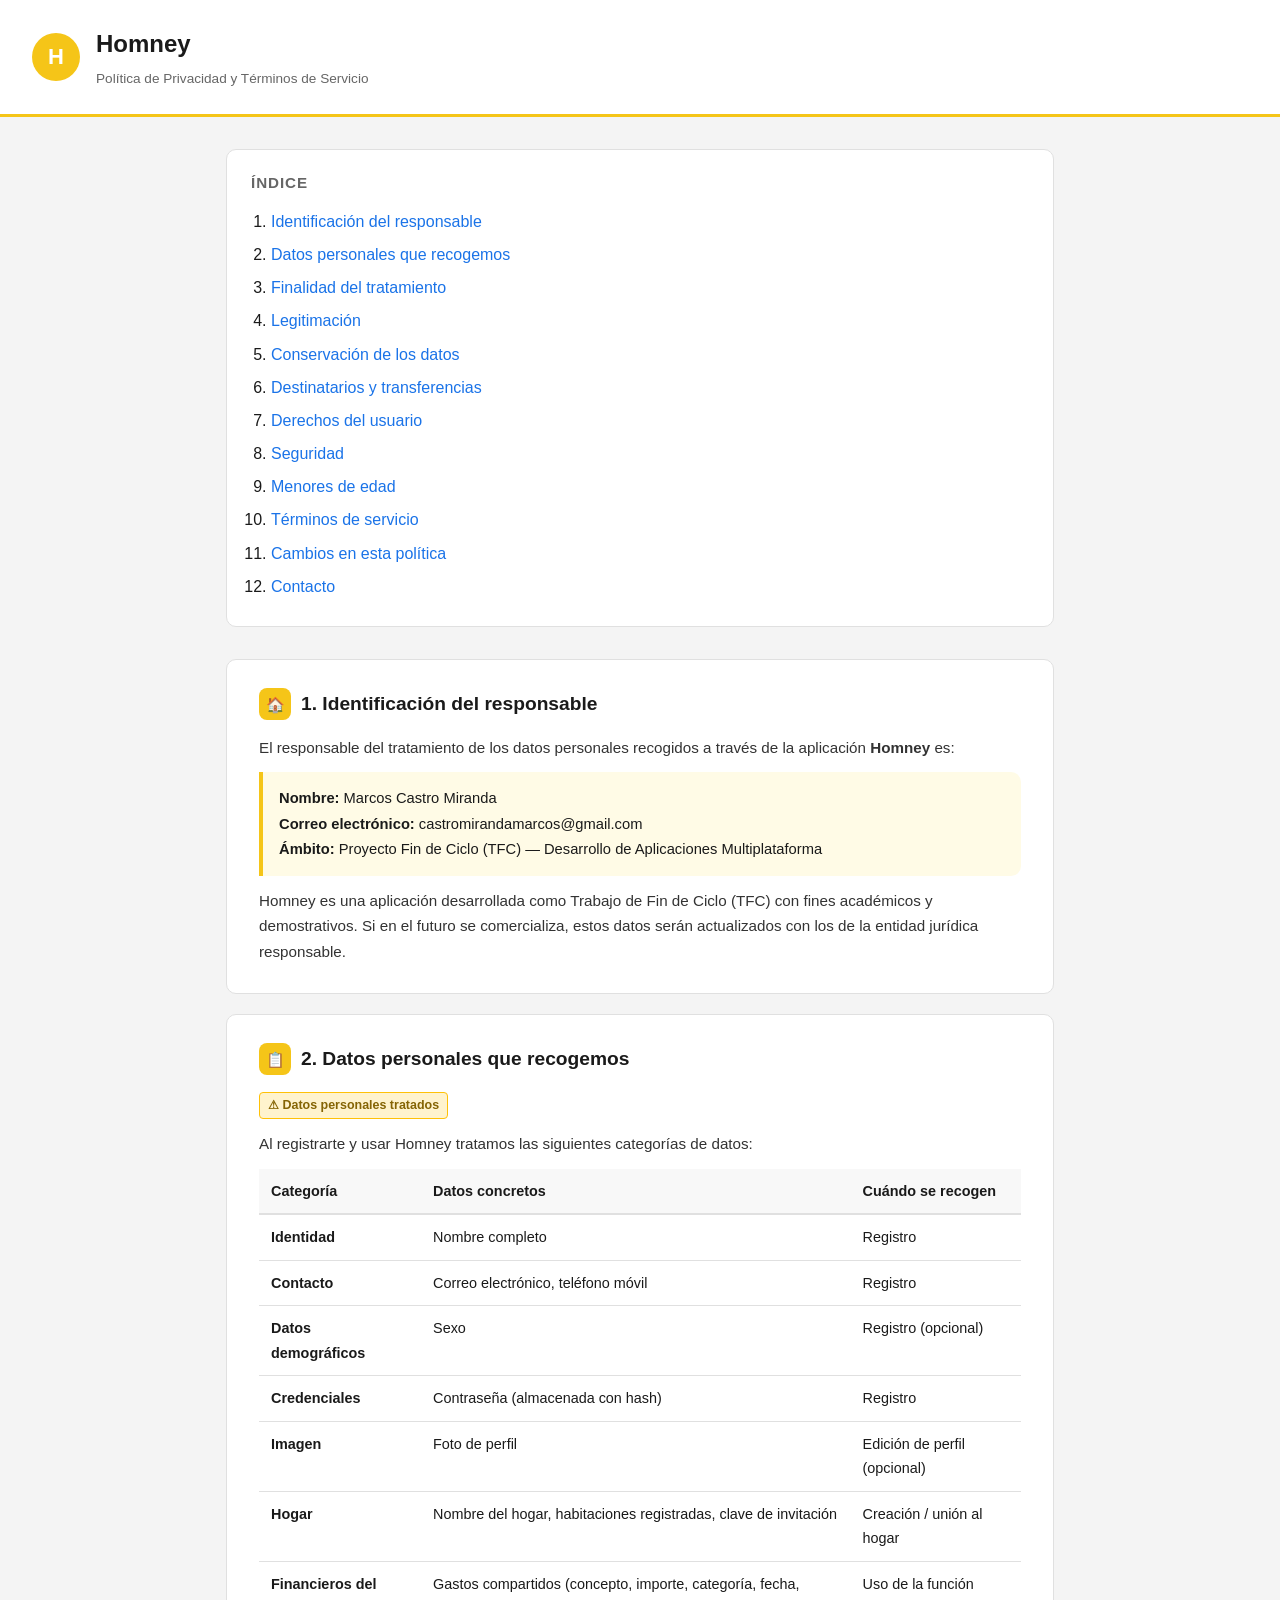
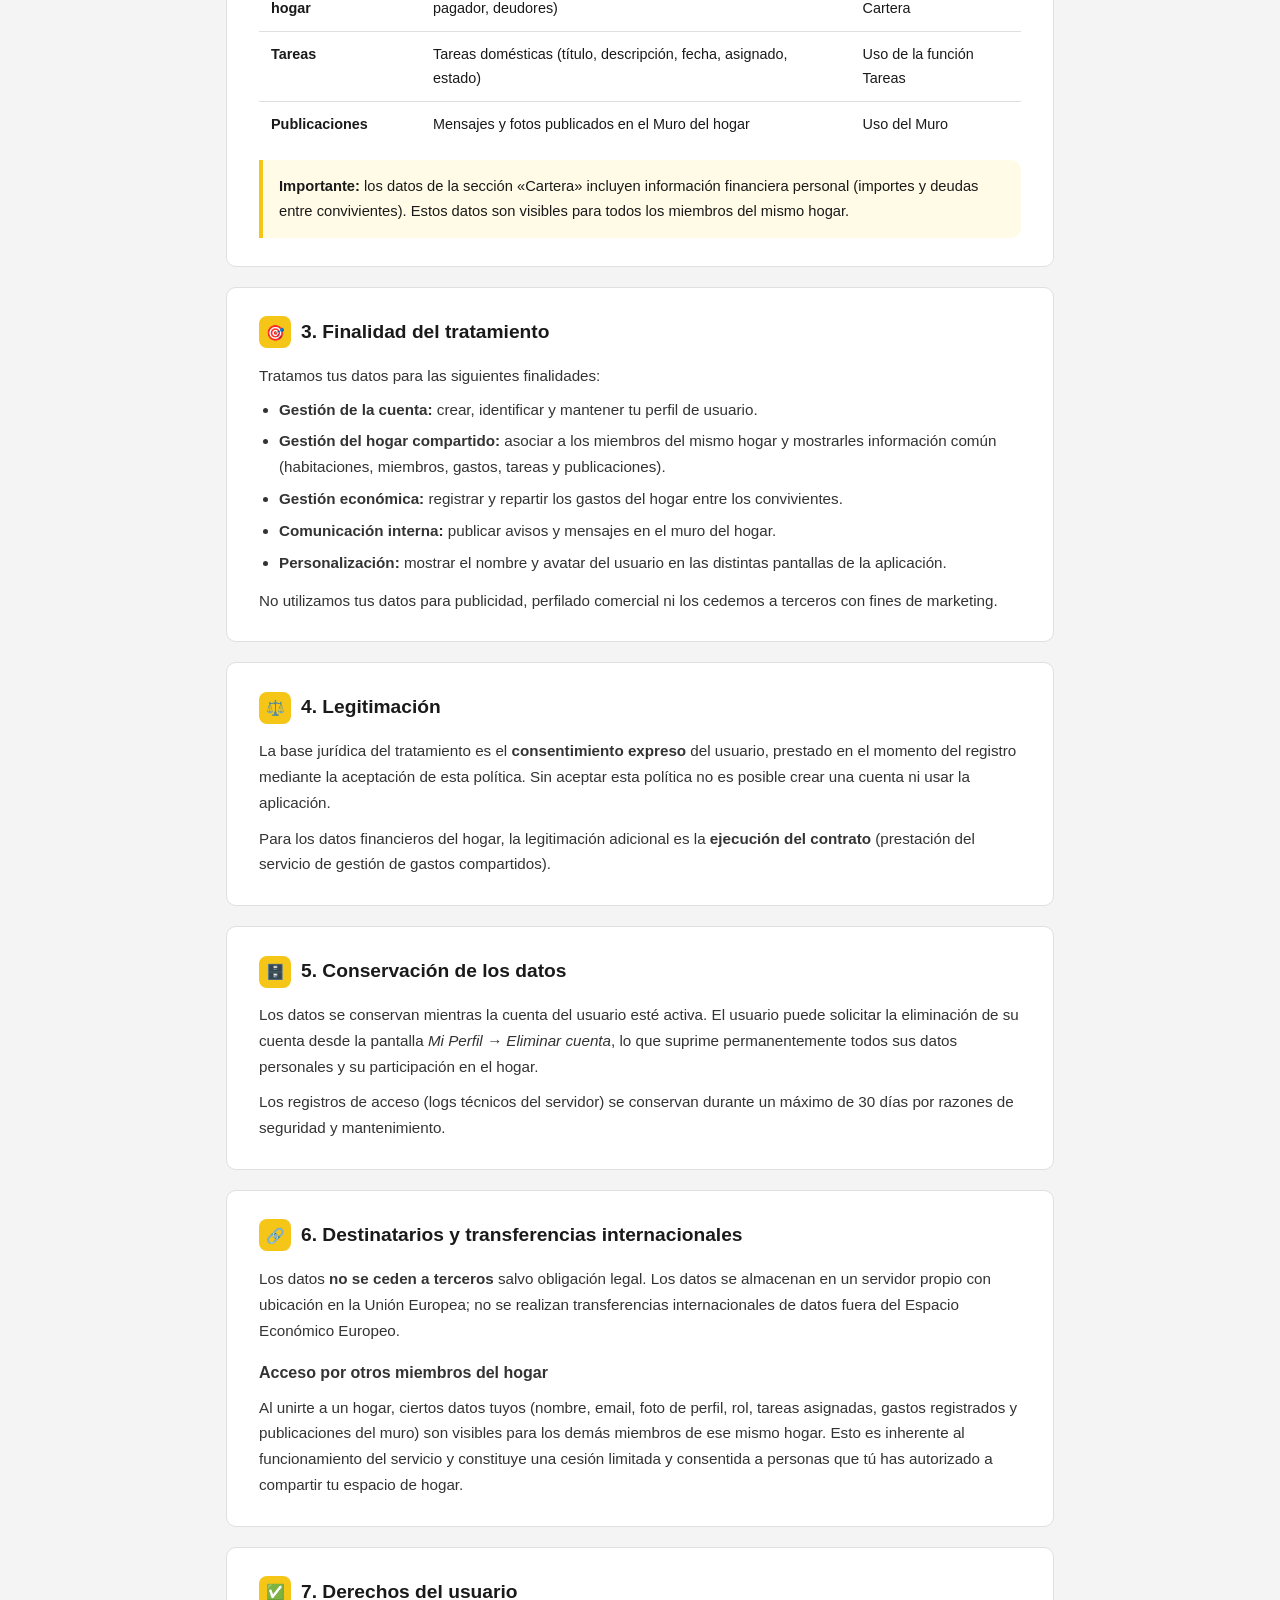
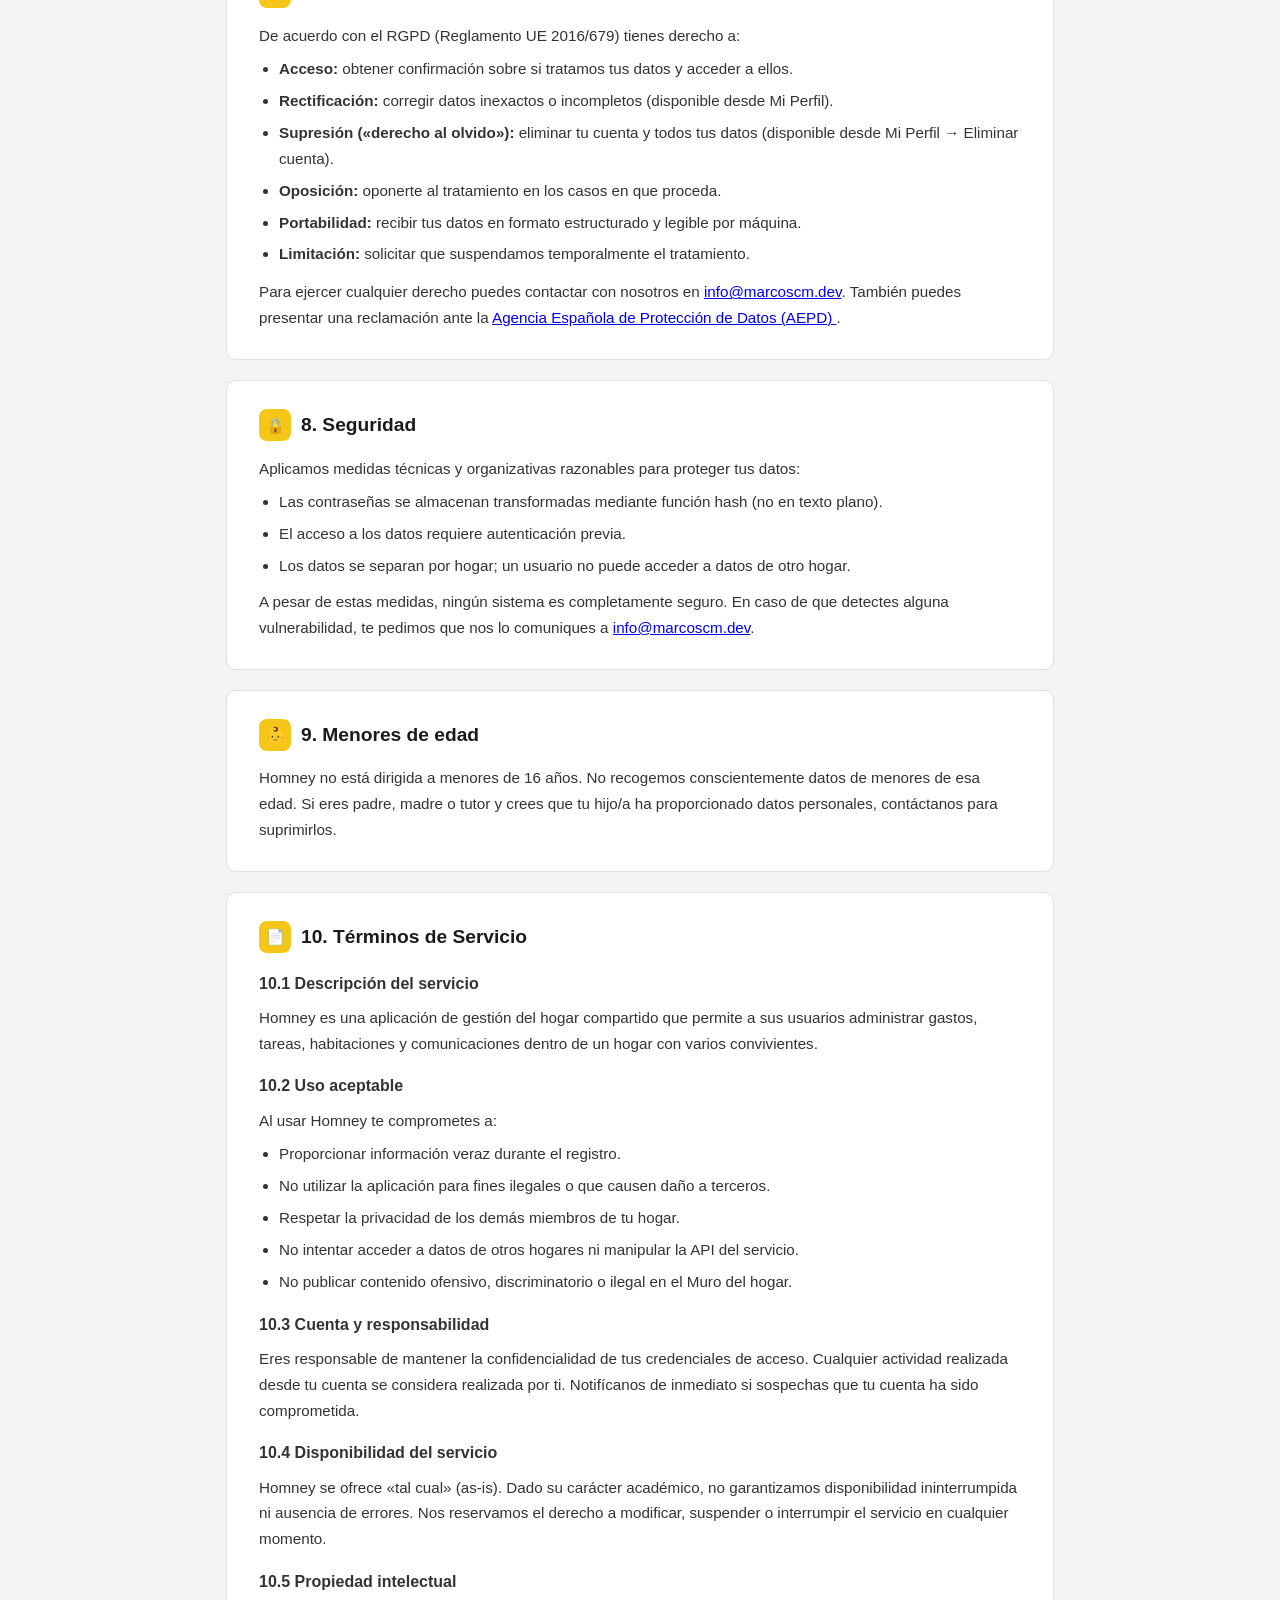
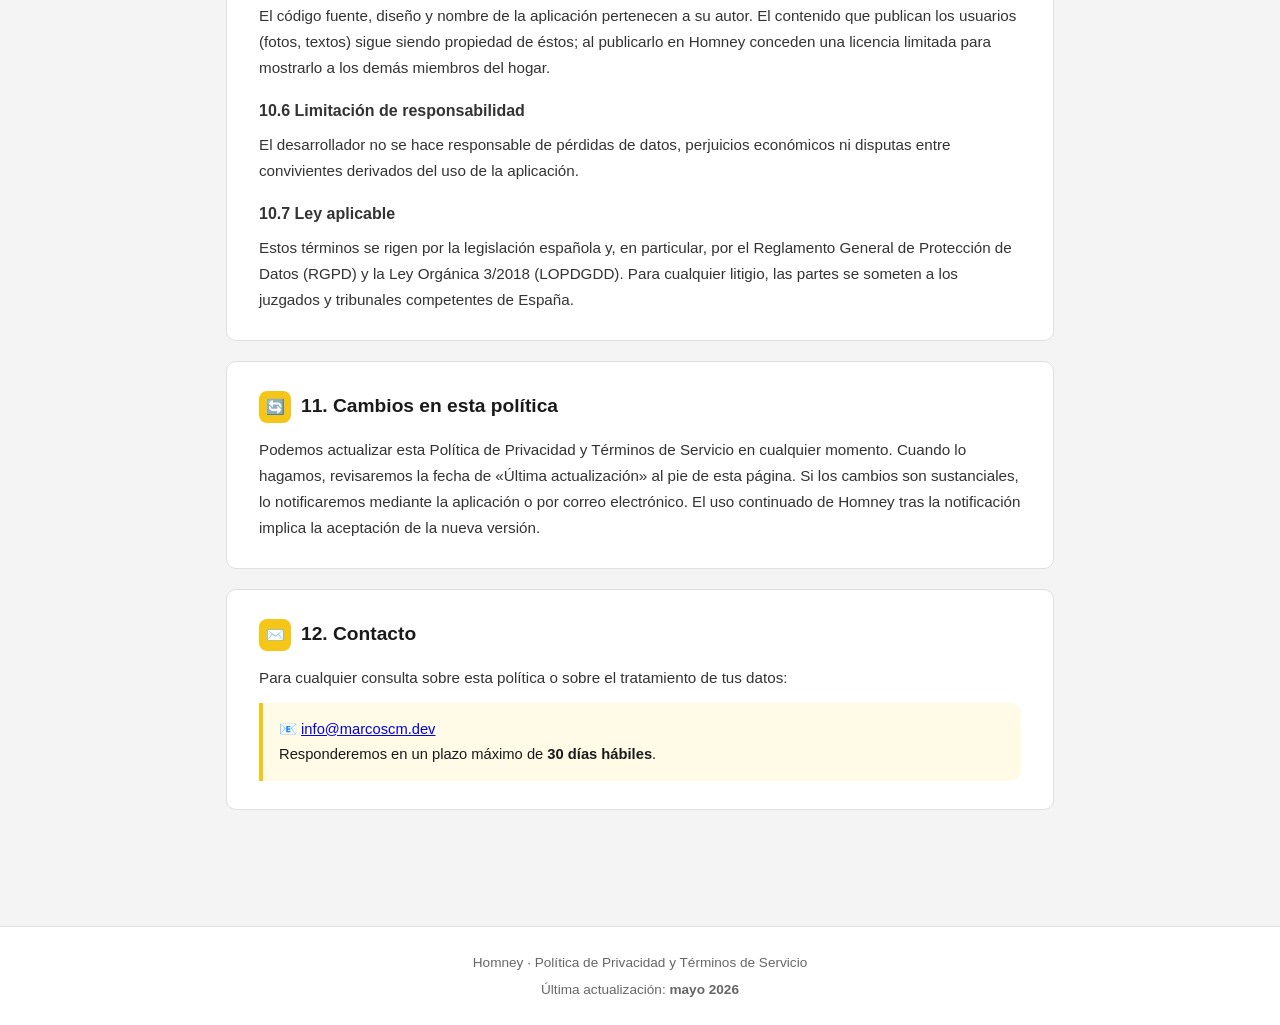
==== frontend/politica_privacidad.html @ 04545132 "mejoro interfaz, añado agregar habitacion, genero bd de produccion y creo pagina de condiciones del " ====
<!DOCTYPE html>
<html lang="es">
<head>
    <meta charset="UTF-8" />
    <meta name="viewport" content="width=device-width, initial-scale=1.0" />
    <title>Política de Privacidad y Términos de Servicio · Homney</title>
    <style>
        :root {
            --accent:  #F5C518;
            --surface: #ffffff;
            --bg:      #f4f4f4;
            --text:    #1a1a1a;
            --muted:   #666;
            --border:  #e0e0e0;
            --radius:  10px;
        }

        * { box-sizing: border-box; margin: 0; padding: 0; }

        body {
            font-family: -apple-system, BlinkMacSystemFont, "Segoe UI", Roboto, sans-serif;
            background: var(--bg);
            color: var(--text);
            line-height: 1.7;
            font-size: 16px;
        }

        header {
            background: var(--surface);
            border-bottom: 3px solid var(--accent);
            padding: 24px 32px;
            display: flex;
            align-items: center;
            gap: 16px;
        }

        header .logo-circle {
            width: 48px; height: 48px;
            background: var(--accent);
            border-radius: 50%;
            display: flex; align-items: center; justify-content: center;
            font-size: 22px; font-weight: 800; color: #fff;
            flex-shrink: 0;
        }

        header h1 { font-size: 1.5rem; font-weight: 700; }
        header p  { font-size: 0.85rem; color: var(--muted); margin-top: 2px; }

        main {
            max-width: 860px;
            margin: 32px auto;
            padding: 0 16px 64px;
        }

        .toc {
            background: var(--surface);
            border: 1px solid var(--border);
            border-radius: var(--radius);
            padding: 20px 24px;
            margin-bottom: 32px;
        }

        .toc h2 { font-size: 0.95rem; text-transform: uppercase; letter-spacing: .06em; color: var(--muted); margin-bottom: 12px; }
        .toc ol  { padding-left: 20px; }
        .toc li  { margin-bottom: 6px; }
        .toc a   { color: #1a73e8; text-decoration: none; }
        .toc a:hover { text-decoration: underline; }

        .card {
            background: var(--surface);
            border: 1px solid var(--border);
            border-radius: var(--radius);
            padding: 28px 32px;
            margin-bottom: 20px;
        }

        .card h2 {
            font-size: 1.2rem;
            font-weight: 700;
            margin-bottom: 14px;
            display: flex;
            align-items: center;
            gap: 10px;
        }

        .card h2 .icon {
            width: 32px; height: 32px;
            background: var(--accent);
            border-radius: 8px;
            display: flex; align-items: center; justify-content: center;
            font-size: 15px;
            flex-shrink: 0;
        }

        .card h3 {
            font-size: 1rem;
            font-weight: 600;
            margin-top: 16px;
            margin-bottom: 8px;
            color: #333;
        }

        .card p, .card li { font-size: 0.95rem; color: #333; }
        .card ul, .card ol { padding-left: 20px; margin-top: 8px; }
        .card li { margin-bottom: 6px; }

        .tag {
            display: inline-block;
            background: #fff3cd;
            border: 1px solid #ffc107;
            color: #856404;
            font-size: 0.78rem;
            font-weight: 600;
            border-radius: 4px;
            padding: 2px 8px;
            margin-bottom: 12px;
        }

        .highlight-box {
            background: #fffbe6;
            border-left: 4px solid var(--accent);
            padding: 14px 16px;
            border-radius: 0 var(--radius) var(--radius) 0;
            margin-top: 12px;
            font-size: 0.92rem;
        }

        table {
            width: 100%;
            border-collapse: collapse;
            font-size: 0.9rem;
            margin-top: 12px;
        }
        th {
            background: #f8f8f8;
            text-align: left;
            padding: 10px 12px;
            border-bottom: 2px solid var(--border);
            font-weight: 600;
        }
        td {
            padding: 10px 12px;
            border-bottom: 1px solid var(--border);
            vertical-align: top;
        }
        tr:last-child td { border-bottom: none; }

        footer {
            text-align: center;
            padding: 24px;
            color: var(--muted);
            font-size: 0.85rem;
            border-top: 1px solid var(--border);
            background: var(--surface);
        }
    </style>
</head>
<body>

<header>
    <div class="logo-circle">H</div>
    <div>
        <h1>Homney</h1>
        <p>Política de Privacidad y Términos de Servicio</p>
    </div>
</header>

<main>

    <div class="toc">
        <h2>Índice</h2>
        <ol>
            <li><a href="#identificacion">Identificación del responsable</a></li>
            <li><a href="#datos">Datos personales que recogemos</a></li>
            <li><a href="#finalidad">Finalidad del tratamiento</a></li>
            <li><a href="#legitimacion">Legitimación</a></li>
            <li><a href="#conservacion">Conservación de los datos</a></li>
            <li><a href="#destinatarios">Destinatarios y transferencias</a></li>
            <li><a href="#derechos">Derechos del usuario</a></li>
            <li><a href="#seguridad">Seguridad</a></li>
            <li><a href="#menores">Menores de edad</a></li>
            <li><a href="#terminos">Términos de servicio</a></li>
            <li><a href="#cambios">Cambios en esta política</a></li>
            <li><a href="#contacto">Contacto</a></li>
        </ol>
    </div>

    <!-- 1 -->
    <div class="card" id="identificacion">
        <h2><span class="icon">🏠</span> 1. Identificación del responsable</h2>
        <p>
            El responsable del tratamiento de los datos personales recogidos a través de la
            aplicación <strong>Homney</strong> es:
        </p>
        <div class="highlight-box">
            <strong>Nombre:</strong> Marcos Castro Miranda<br>
            <strong>Correo electrónico:</strong> castromirandamarcos@gmail.com<br>
            <strong>Ámbito:</strong> Proyecto Fin de Ciclo (TFC) — Desarrollo de Aplicaciones Multiplataforma
        </div>
        <p style="margin-top:12px;">
            Homney es una aplicación desarrollada como Trabajo de Fin de Ciclo (TFC) con fines
            académicos y demostrativos. Si en el futuro se comercializa, estos datos serán
            actualizados con los de la entidad jurídica responsable.
        </p>
    </div>

    <!-- 2 -->
    <div class="card" id="datos">
        <h2><span class="icon">📋</span> 2. Datos personales que recogemos</h2>
        <span class="tag">⚠ Datos personales tratados</span>
        <p>
            Al registrarte y usar Homney tratamos las siguientes categorías de datos:
        </p>
        <table>
            <thead>
                <tr>
                    <th>Categoría</th>
                    <th>Datos concretos</th>
                    <th>Cuándo se recogen</th>
                </tr>
            </thead>
            <tbody>
                <tr>
                    <td><strong>Identidad</strong></td>
                    <td>Nombre completo</td>
                    <td>Registro</td>
                </tr>
                <tr>
                    <td><strong>Contacto</strong></td>
                    <td>Correo electrónico, teléfono móvil</td>
                    <td>Registro</td>
                </tr>
                <tr>
                    <td><strong>Datos demográficos</strong></td>
                    <td>Sexo</td>
                    <td>Registro (opcional)</td>
                </tr>
                <tr>
                    <td><strong>Credenciales</strong></td>
                    <td>Contraseña (almacenada con hash)</td>
                    <td>Registro</td>
                </tr>
                <tr>
                    <td><strong>Imagen</strong></td>
                    <td>Foto de perfil</td>
                    <td>Edición de perfil (opcional)</td>
                </tr>
                <tr>
                    <td><strong>Hogar</strong></td>
                    <td>Nombre del hogar, habitaciones registradas, clave de invitación</td>
                    <td>Creación / unión al hogar</td>
                </tr>
                <tr>
                    <td><strong>Financieros del hogar</strong></td>
                    <td>Gastos compartidos (concepto, importe, categoría, fecha, pagador, deudores)</td>
                    <td>Uso de la función Cartera</td>
                </tr>
                <tr>
                    <td><strong>Tareas</strong></td>
                    <td>Tareas domésticas (título, descripción, fecha, asignado, estado)</td>
                    <td>Uso de la función Tareas</td>
                </tr>
                <tr>
                    <td><strong>Publicaciones</strong></td>
                    <td>Mensajes y fotos publicados en el Muro del hogar</td>
                    <td>Uso del Muro</td>
                </tr>
            </tbody>
        </table>
        <div class="highlight-box" style="margin-top:14px;">
            <strong>Importante:</strong> los datos de la sección «Cartera» incluyen información
            financiera personal (importes y deudas entre convivientes). Estos datos son visibles
            para todos los miembros del mismo hogar.
        </div>
    </div>

    <!-- 3 -->
    <div class="card" id="finalidad">
        <h2><span class="icon">🎯</span> 3. Finalidad del tratamiento</h2>
        <p>Tratamos tus datos para las siguientes finalidades:</p>
        <ul>
            <li><strong>Gestión de la cuenta:</strong> crear, identificar y mantener tu perfil de usuario.</li>
            <li><strong>Gestión del hogar compartido:</strong> asociar a los miembros del mismo hogar y mostrarles información común (habitaciones, miembros, gastos, tareas y publicaciones).</li>
            <li><strong>Gestión económica:</strong> registrar y repartir los gastos del hogar entre los convivientes.</li>
            <li><strong>Comunicación interna:</strong> publicar avisos y mensajes en el muro del hogar.</li>
            <li><strong>Personalización:</strong> mostrar el nombre y avatar del usuario en las distintas pantallas de la aplicación.</li>
        </ul>
        <p style="margin-top:12px;">No utilizamos tus datos para publicidad, perfilado comercial ni los cedemos a terceros con fines de marketing.</p>
    </div>

    <!-- 4 -->
    <div class="card" id="legitimacion">
        <h2><span class="icon">⚖️</span> 4. Legitimación</h2>
        <p>
            La base jurídica del tratamiento es el <strong>consentimiento expreso</strong> del
            usuario, prestado en el momento del registro mediante la aceptación de esta política.
            Sin aceptar esta política no es posible crear una cuenta ni usar la aplicación.
        </p>
        <p style="margin-top:10px;">
            Para los datos financieros del hogar, la legitimación adicional es la
            <strong>ejecución del contrato</strong> (prestación del servicio de gestión de
            gastos compartidos).
        </p>
    </div>

    <!-- 5 -->
    <div class="card" id="conservacion">
        <h2><span class="icon">🗄️</span> 5. Conservación de los datos</h2>
        <p>
            Los datos se conservan mientras la cuenta del usuario esté activa.
            El usuario puede solicitar la eliminación de su cuenta desde la pantalla
            <em>Mi Perfil → Eliminar cuenta</em>, lo que suprime permanentemente todos
            sus datos personales y su participación en el hogar.
        </p>
        <p style="margin-top:10px;">
            Los registros de acceso (logs técnicos del servidor) se conservan durante
            un máximo de 30 días por razones de seguridad y mantenimiento.
        </p>
    </div>

    <!-- 6 -->
    <div class="card" id="destinatarios">
        <h2><span class="icon">🔗</span> 6. Destinatarios y transferencias internacionales</h2>
        <p>
            Los datos <strong>no se ceden a terceros</strong> salvo obligación legal.
            Los datos se almacenan en un servidor propio con ubicación en la Unión Europea;
            no se realizan transferencias internacionales de datos fuera del Espacio Económico Europeo.
        </p>
        <h3>Acceso por otros miembros del hogar</h3>
        <p>
            Al unirte a un hogar, ciertos datos tuyos (nombre, email, foto de perfil, rol,
            tareas asignadas, gastos registrados y publicaciones del muro) son visibles para
            los demás miembros de ese mismo hogar. Esto es inherente al funcionamiento del
            servicio y constituye una cesión limitada y consentida a personas que tú has
            autorizado a compartir tu espacio de hogar.
        </p>
    </div>

    <!-- 7 -->
    <div class="card" id="derechos">
        <h2><span class="icon">✅</span> 7. Derechos del usuario</h2>
        <p>De acuerdo con el RGPD (Reglamento UE 2016/679) tienes derecho a:</p>
        <ul>
            <li><strong>Acceso:</strong> obtener confirmación sobre si tratamos tus datos y acceder a ellos.</li>
            <li><strong>Rectificación:</strong> corregir datos inexactos o incompletos (disponible desde Mi Perfil).</li>
            <li><strong>Supresión («derecho al olvido»):</strong> eliminar tu cuenta y todos tus datos (disponible desde Mi Perfil → Eliminar cuenta).</li>
            <li><strong>Oposición:</strong> oponerte al tratamiento en los casos en que proceda.</li>
            <li><strong>Portabilidad:</strong> recibir tus datos en formato estructurado y legible por máquina.</li>
            <li><strong>Limitación:</strong> solicitar que suspendamos temporalmente el tratamiento.</li>
        </ul>
        <p style="margin-top:12px;">
            Para ejercer cualquier derecho puedes contactar con nosotros en
            <a href="mailto:info@marcoscm.dev">info@marcoscm.dev</a>.
            También puedes presentar una reclamación ante la
            <a href="https://www.aepd.es" target="_blank" rel="noopener">
                Agencia Española de Protección de Datos (AEPD)
            </a>.
        </p>
    </div>

    <!-- 8 -->
    <div class="card" id="seguridad">
        <h2><span class="icon">🔒</span> 8. Seguridad</h2>
        <p>
            Aplicamos medidas técnicas y organizativas razonables para proteger tus datos:
        </p>
        <ul>
            <li>Las contraseñas se almacenan transformadas mediante función hash (no en texto plano).</li>
            <li>El acceso a los datos requiere autenticación previa.</li>
            <li>Los datos se separan por hogar; un usuario no puede acceder a datos de otro hogar.</li>
        </ul>
        <p style="margin-top:10px;">
            A pesar de estas medidas, ningún sistema es completamente seguro. En caso de que
            detectes alguna vulnerabilidad, te pedimos que nos lo comuniques a
            <a href="mailto:info@marcoscm.dev">info@marcoscm.dev</a>.
        </p>
    </div>

    <!-- 9 -->
    <div class="card" id="menores">
        <h2><span class="icon">👶</span> 9. Menores de edad</h2>
        <p>
            Homney no está dirigida a menores de 16 años. No recogemos conscientemente datos
            de menores de esa edad. Si eres padre, madre o tutor y crees que tu hijo/a ha
            proporcionado datos personales, contáctanos para suprimirlos.
        </p>
    </div>

    <!-- 10 -->
    <div class="card" id="terminos">
        <h2><span class="icon">📄</span> 10. Términos de Servicio</h2>

        <h3>10.1 Descripción del servicio</h3>
        <p>
            Homney es una aplicación de gestión del hogar compartido que permite a sus usuarios
            administrar gastos, tareas, habitaciones y comunicaciones dentro de un hogar con
            varios convivientes.
        </p>

        <h3>10.2 Uso aceptable</h3>
        <p>Al usar Homney te comprometes a:</p>
        <ul>
            <li>Proporcionar información veraz durante el registro.</li>
            <li>No utilizar la aplicación para fines ilegales o que causen daño a terceros.</li>
            <li>Respetar la privacidad de los demás miembros de tu hogar.</li>
            <li>No intentar acceder a datos de otros hogares ni manipular la API del servicio.</li>
            <li>No publicar contenido ofensivo, discriminatorio o ilegal en el Muro del hogar.</li>
        </ul>

        <h3>10.3 Cuenta y responsabilidad</h3>
        <p>
            Eres responsable de mantener la confidencialidad de tus credenciales de acceso.
            Cualquier actividad realizada desde tu cuenta se considera realizada por ti.
            Notifícanos de inmediato si sospechas que tu cuenta ha sido comprometida.
        </p>

        <h3>10.4 Disponibilidad del servicio</h3>
        <p>
            Homney se ofrece «tal cual» (as-is). Dado su carácter académico, no garantizamos
            disponibilidad ininterrumpida ni ausencia de errores. Nos reservamos el derecho
            a modificar, suspender o interrumpir el servicio en cualquier momento.
        </p>

        <h3>10.5 Propiedad intelectual</h3>
        <p>
            El código fuente, diseño y nombre de la aplicación pertenecen a su autor.
            El contenido que publican los usuarios (fotos, textos) sigue siendo propiedad
            de éstos; al publicarlo en Homney conceden una licencia limitada para mostrarlo
            a los demás miembros del hogar.
        </p>

        <h3>10.6 Limitación de responsabilidad</h3>
        <p>
            El desarrollador no se hace responsable de pérdidas de datos, perjuicios económicos
            ni disputas entre convivientes derivados del uso de la aplicación.
        </p>

        <h3>10.7 Ley aplicable</h3>
        <p>
            Estos términos se rigen por la legislación española y, en particular, por el
            Reglamento General de Protección de Datos (RGPD) y la Ley Orgánica 3/2018
            (LOPDGDD). Para cualquier litigio, las partes se someten a los juzgados y
            tribunales competentes de España.
        </p>
    </div>

    <!-- 11 -->
    <div class="card" id="cambios">
        <h2><span class="icon">🔄</span> 11. Cambios en esta política</h2>
        <p>
            Podemos actualizar esta Política de Privacidad y Términos de Servicio en cualquier
            momento. Cuando lo hagamos, revisaremos la fecha de «Última actualización» al pie
            de esta página. Si los cambios son sustanciales, lo notificaremos mediante la
            aplicación o por correo electrónico. El uso continuado de Homney tras la notificación
            implica la aceptación de la nueva versión.
        </p>
    </div>

    <!-- 12 -->
    <div class="card" id="contacto">
        <h2><span class="icon">✉️</span> 12. Contacto</h2>
        <p>Para cualquier consulta sobre esta política o sobre el tratamiento de tus datos:</p>
        <div class="highlight-box">
            📧 <a href="mailto:info@marcoscm.dev">info@marcoscm.dev</a><br>
            Responderemos en un plazo máximo de <strong>30 días hábiles</strong>.
        </div>
    </div>

</main>

<footer>
    <p>Homney · Política de Privacidad y Términos de Servicio</p>
    <p style="margin-top:4px;">Última actualización: <strong>mayo 2026</strong></p>
</footer>

</body>
</html>
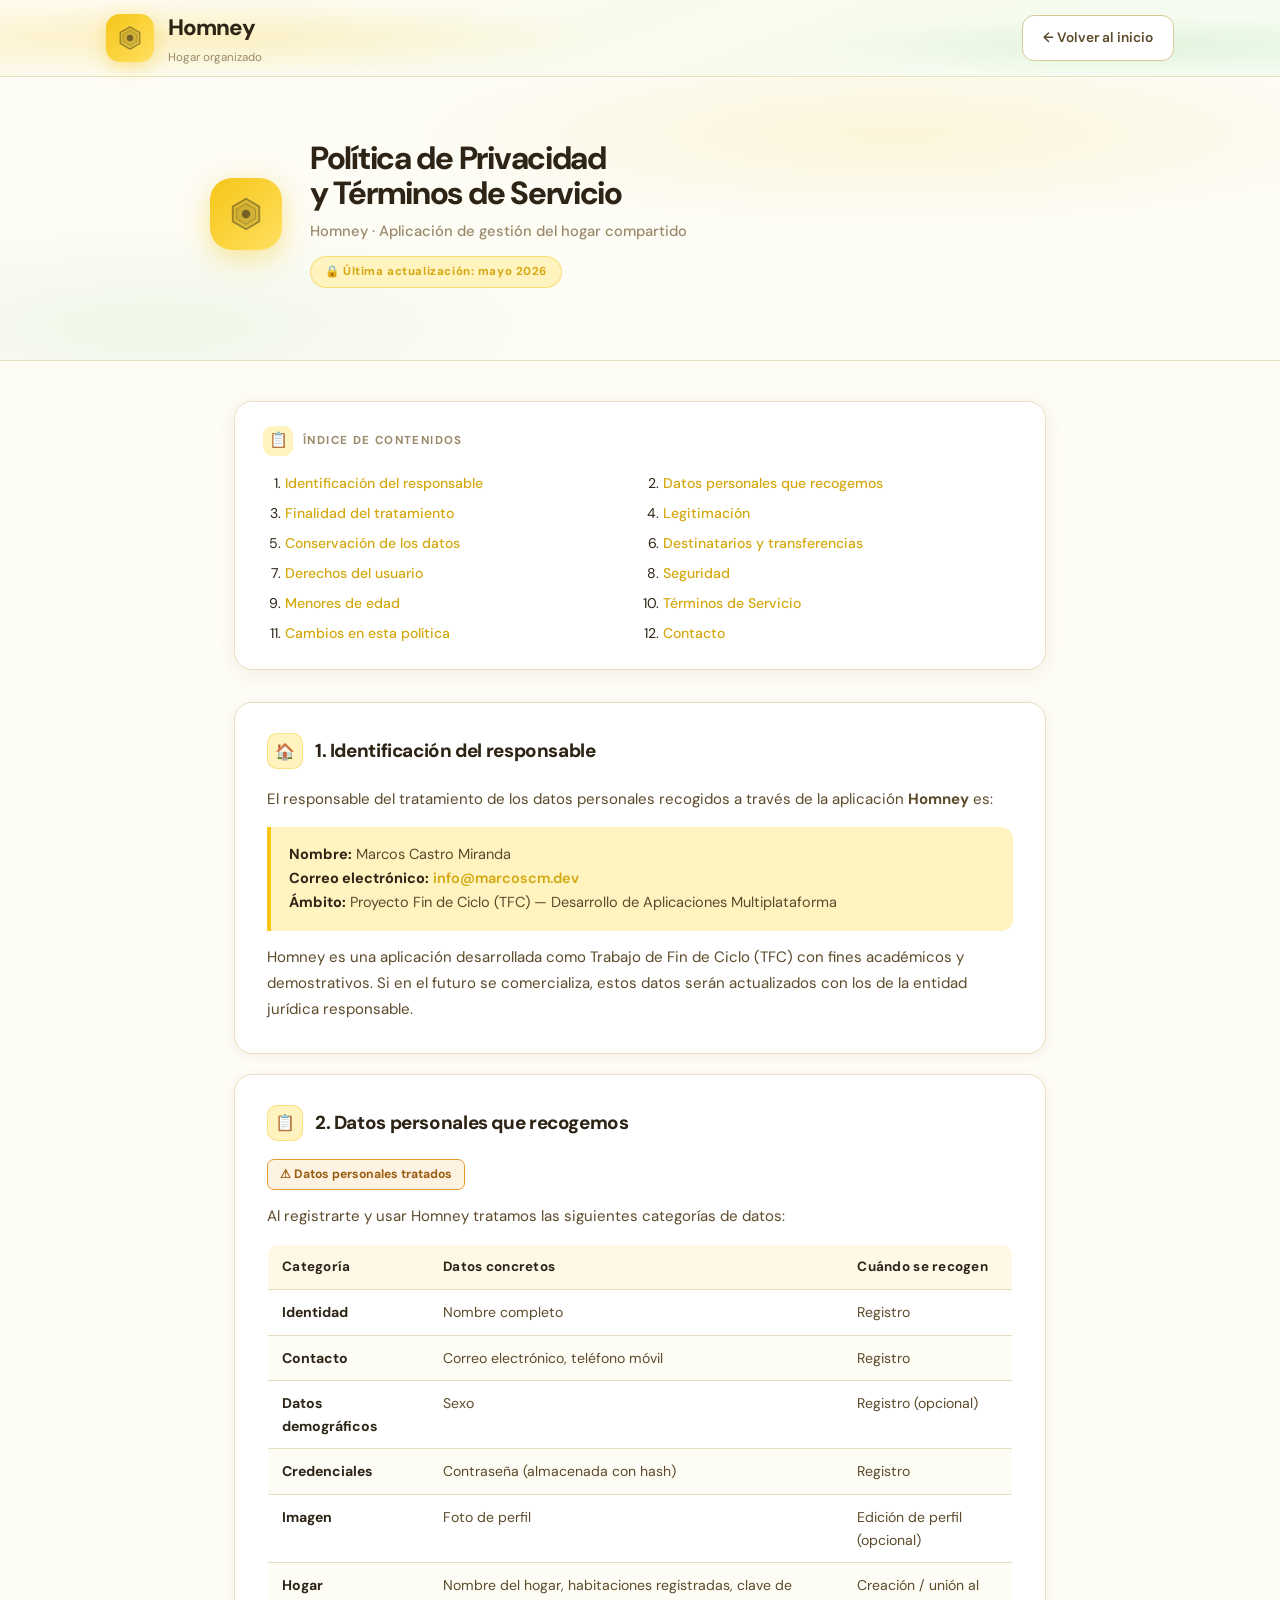
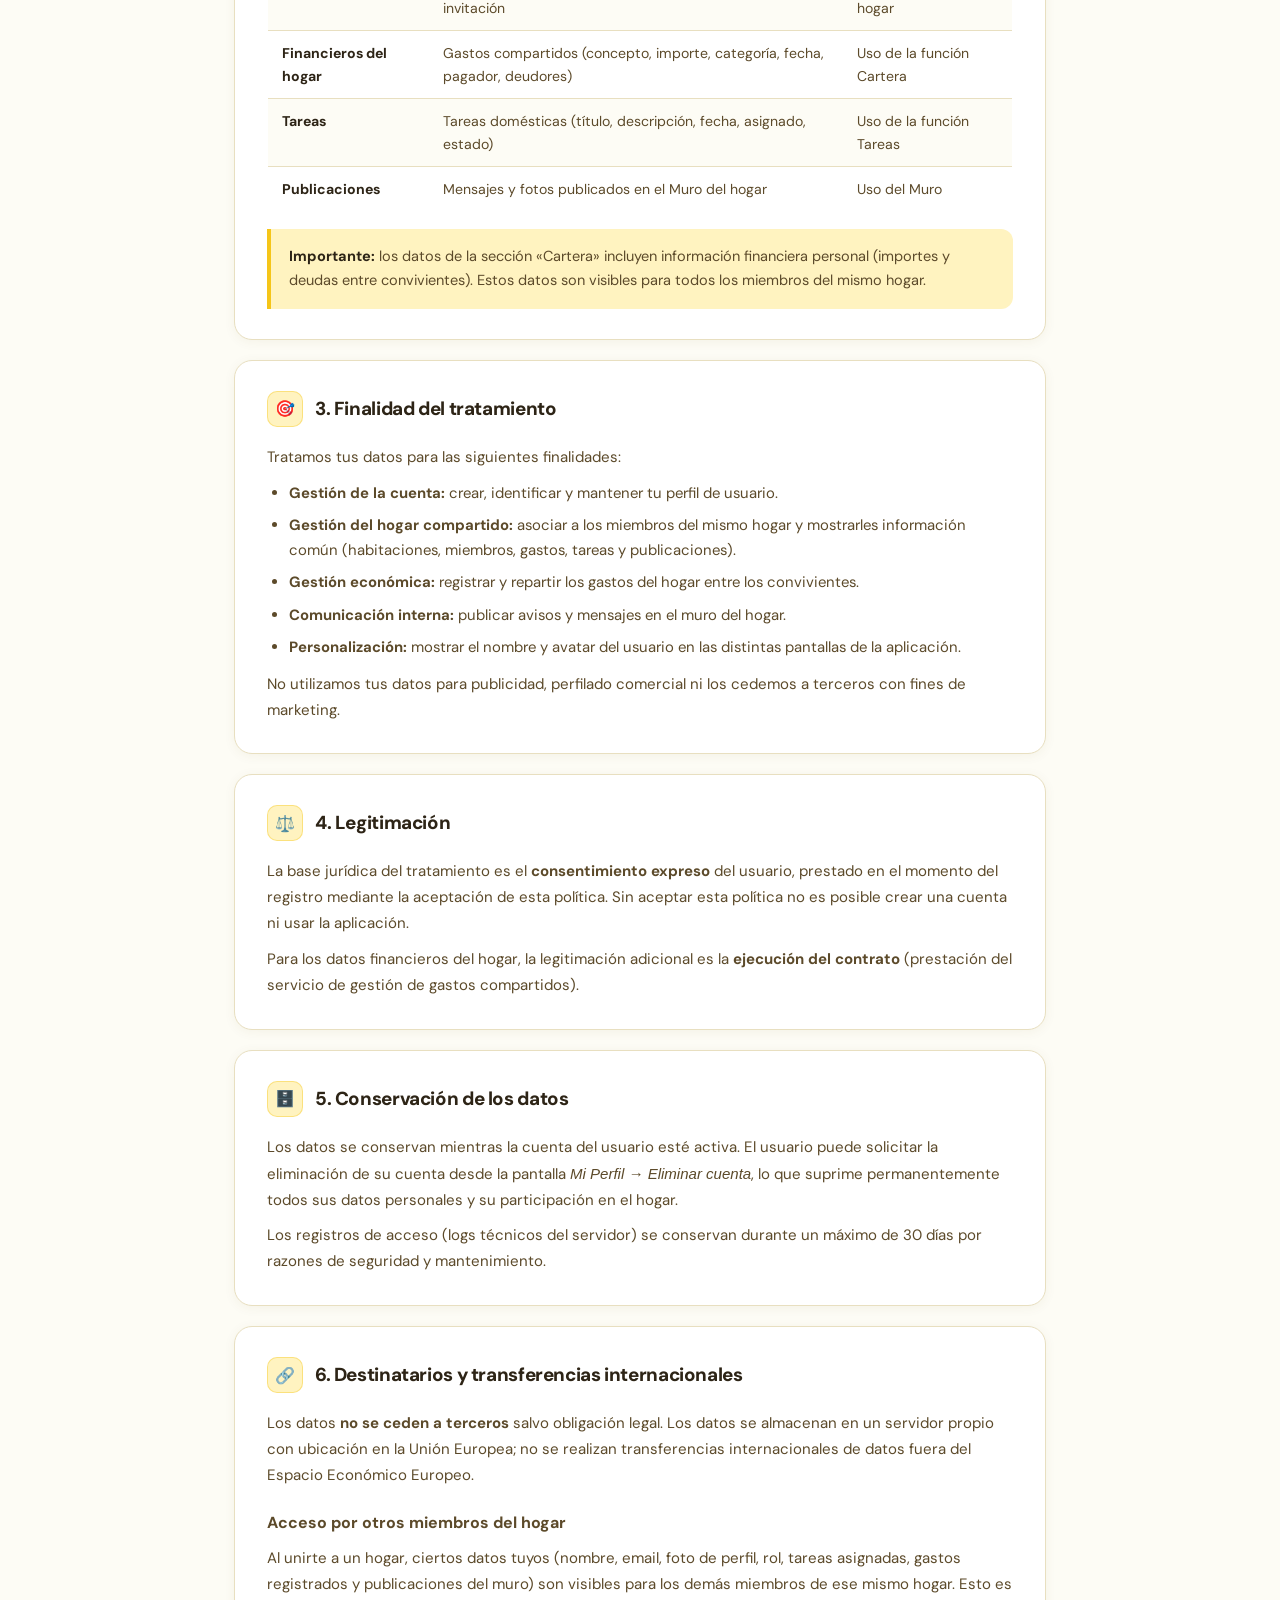
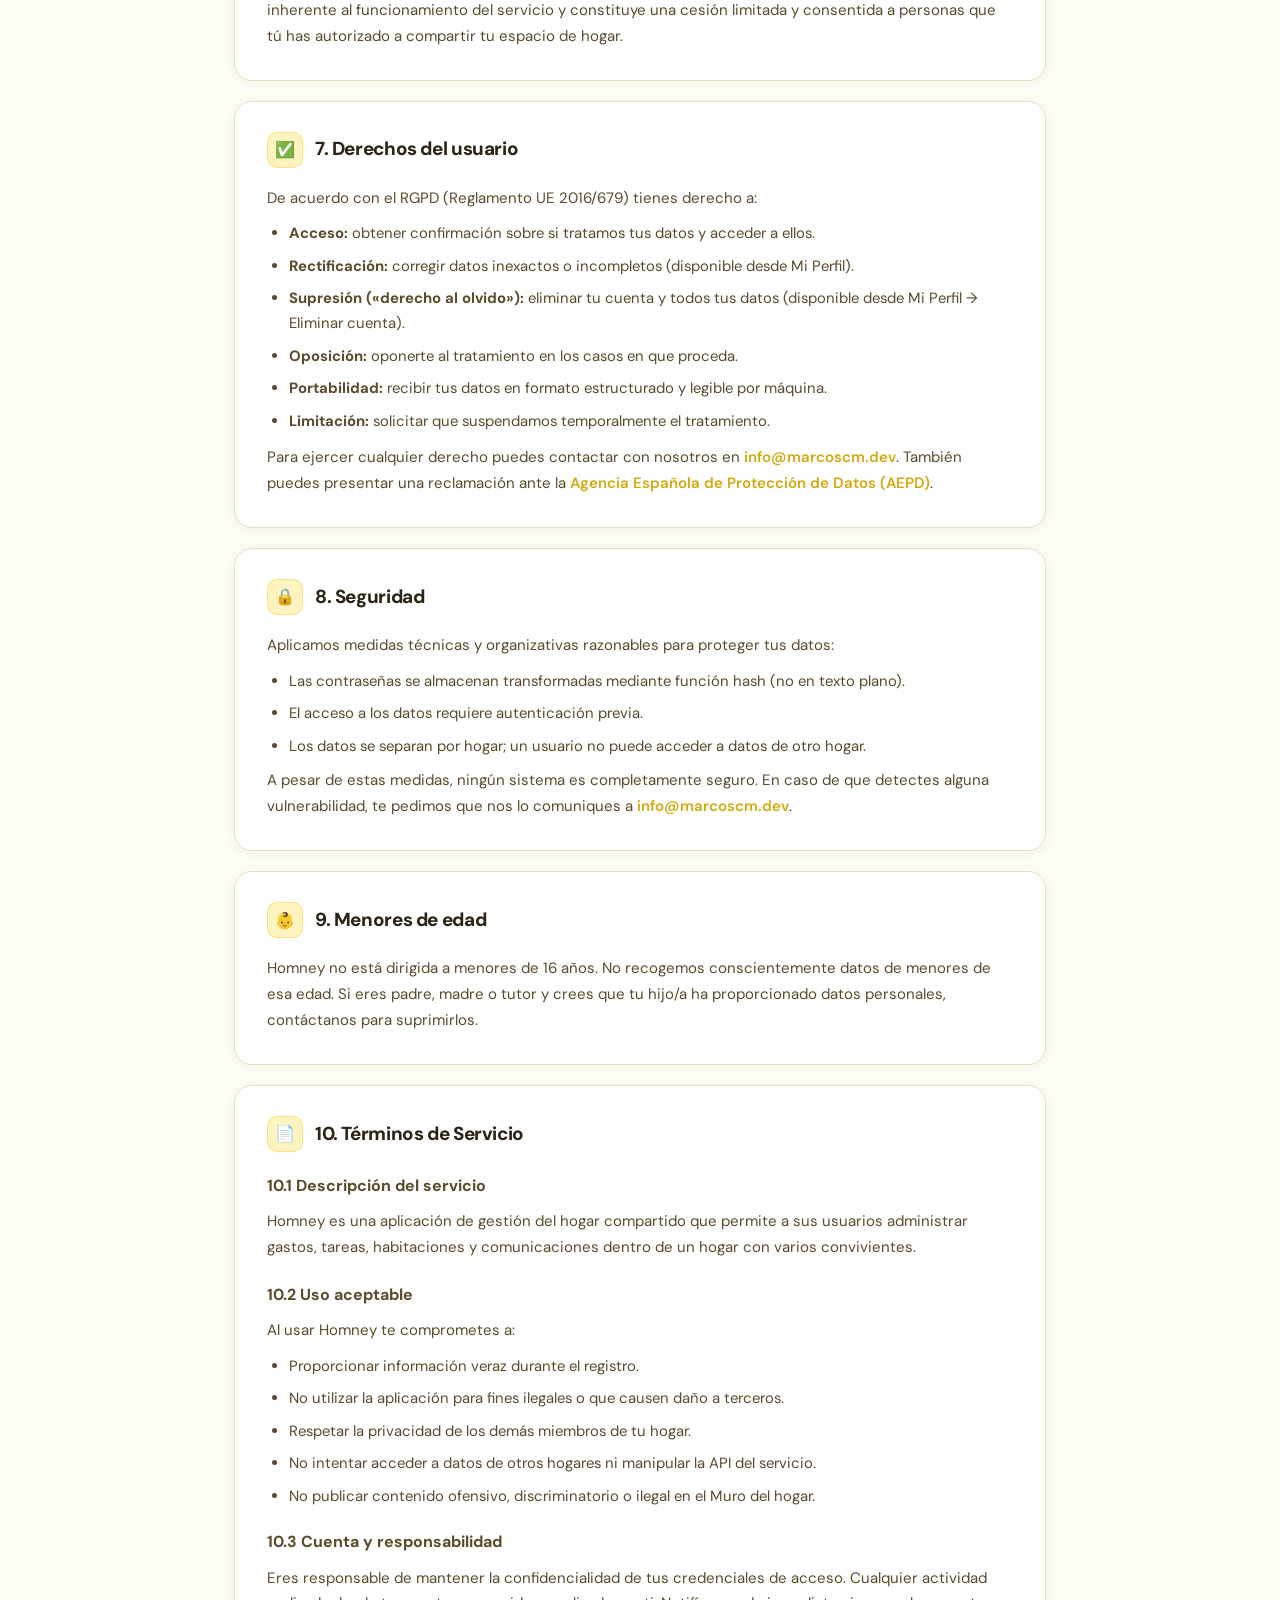
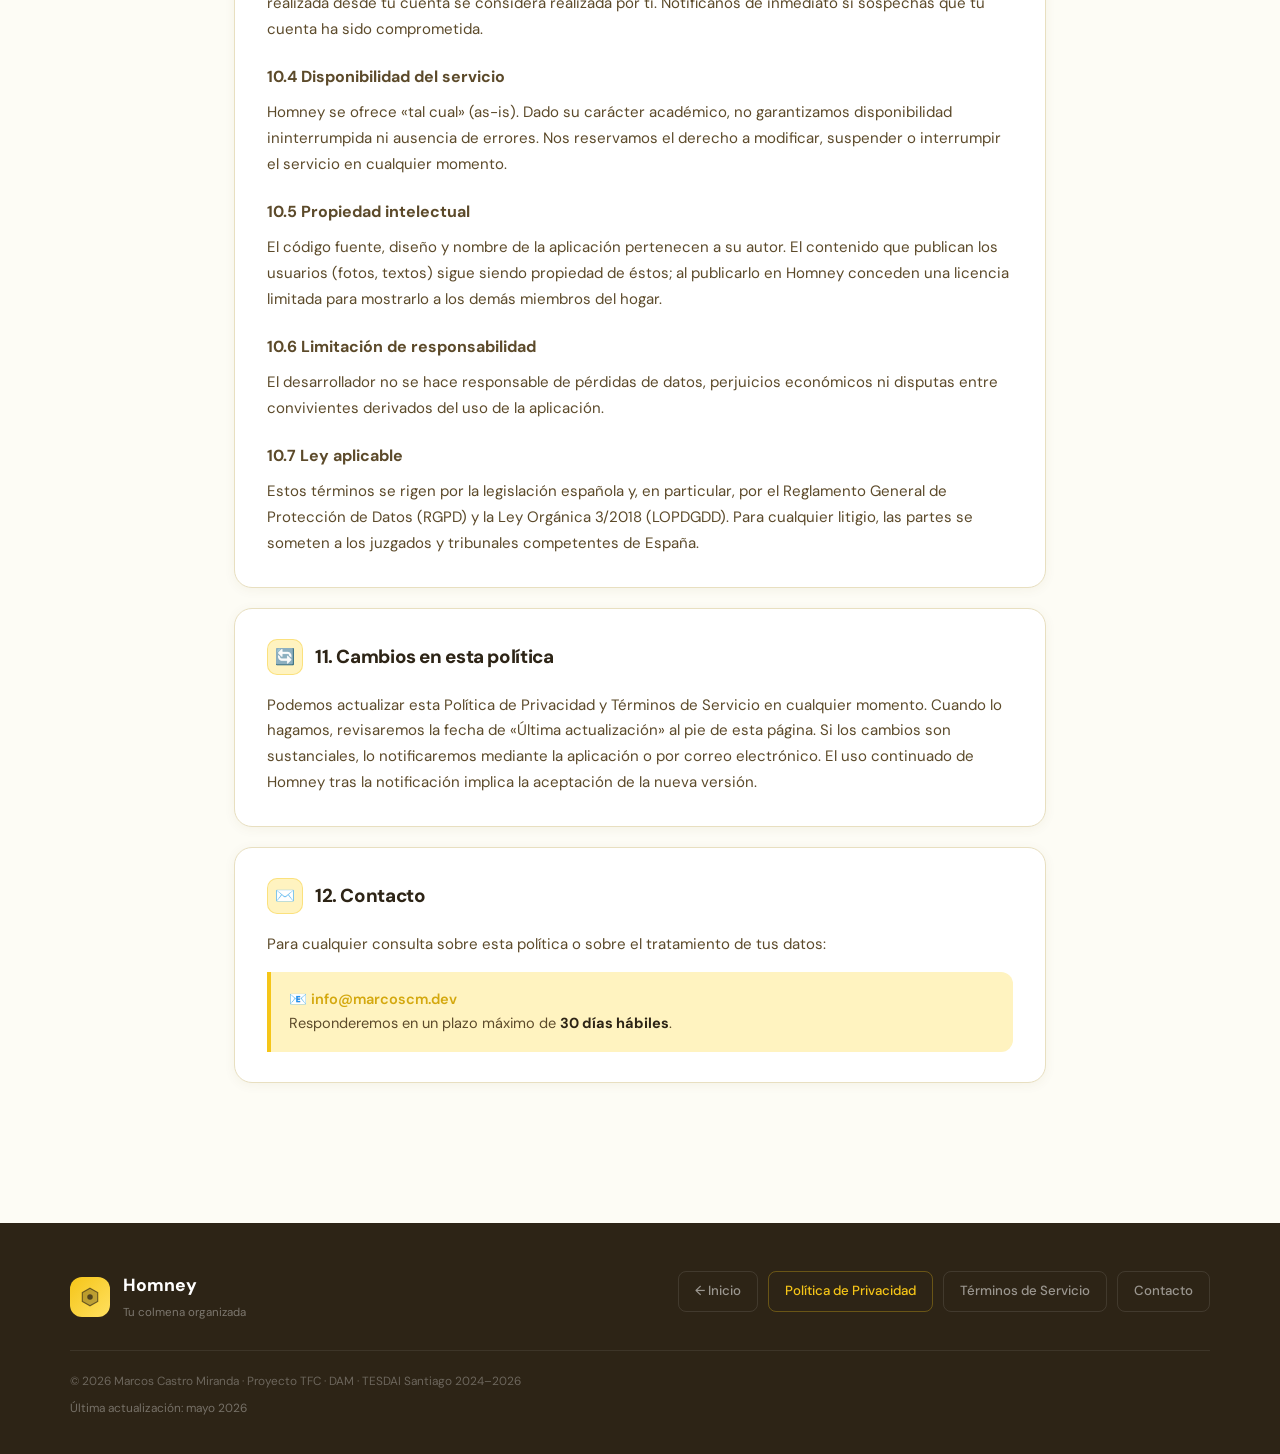
==== commit 4b14eb41: "todos los strings en resources y traducciones" ====
--- a/frontend/politica_privacidad.html
+++ b/frontend/politica_privacidad.html
@@ -1,476 +1,810 @@
 <!DOCTYPE html>
 <html lang="es">
 <head>
-    <meta charset="UTF-8" />
-    <meta name="viewport" content="width=device-width, initial-scale=1.0" />
-    <title>Política de Privacidad y Términos de Servicio · Homney</title>
-    <style>
-        :root {
-            --accent:  #F5C518;
-            --surface: #ffffff;
-            --bg:      #f4f4f4;
-            --text:    #1a1a1a;
-            --muted:   #666;
-            --border:  #e0e0e0;
-            --radius:  10px;
-        }
-
-        * { box-sizing: border-box; margin: 0; padding: 0; }
-
-        body {
-            font-family: -apple-system, BlinkMacSystemFont, "Segoe UI", Roboto, sans-serif;
-            background: var(--bg);
-            color: var(--text);
-            line-height: 1.7;
-            font-size: 16px;
-        }
-
-        header {
-            background: var(--surface);
-            border-bottom: 3px solid var(--accent);
-            padding: 24px 32px;
-            display: flex;
-            align-items: center;
-            gap: 16px;
-        }
-
-        header .logo-circle {
-            width: 48px; height: 48px;
-            background: var(--accent);
-            border-radius: 50%;
-            display: flex; align-items: center; justify-content: center;
-            font-size: 22px; font-weight: 800; color: #fff;
-            flex-shrink: 0;
-        }
-
-        header h1 { font-size: 1.5rem; font-weight: 700; }
-        header p  { font-size: 0.85rem; color: var(--muted); margin-top: 2px; }
-
-        main {
-            max-width: 860px;
-            margin: 32px auto;
-            padding: 0 16px 64px;
-        }
-
-        .toc {
-            background: var(--surface);
-            border: 1px solid var(--border);
-            border-radius: var(--radius);
-            padding: 20px 24px;
-            margin-bottom: 32px;
-        }
-
-        .toc h2 { font-size: 0.95rem; text-transform: uppercase; letter-spacing: .06em; color: var(--muted); margin-bottom: 12px; }
-        .toc ol  { padding-left: 20px; }
-        .toc li  { margin-bottom: 6px; }
-        .toc a   { color: #1a73e8; text-decoration: none; }
-        .toc a:hover { text-decoration: underline; }
-
-        .card {
-            background: var(--surface);
-            border: 1px solid var(--border);
-            border-radius: var(--radius);
-            padding: 28px 32px;
-            margin-bottom: 20px;
-        }
-
-        .card h2 {
-            font-size: 1.2rem;
-            font-weight: 700;
-            margin-bottom: 14px;
-            display: flex;
-            align-items: center;
-            gap: 10px;
-        }
-
-        .card h2 .icon {
-            width: 32px; height: 32px;
-            background: var(--accent);
-            border-radius: 8px;
-            display: flex; align-items: center; justify-content: center;
-            font-size: 15px;
-            flex-shrink: 0;
-        }
-
-        .card h3 {
-            font-size: 1rem;
-            font-weight: 600;
-            margin-top: 16px;
-            margin-bottom: 8px;
-            color: #333;
-        }
-
-        .card p, .card li { font-size: 0.95rem; color: #333; }
-        .card ul, .card ol { padding-left: 20px; margin-top: 8px; }
-        .card li { margin-bottom: 6px; }
-
-        .tag {
-            display: inline-block;
-            background: #fff3cd;
-            border: 1px solid #ffc107;
-            color: #856404;
-            font-size: 0.78rem;
-            font-weight: 600;
-            border-radius: 4px;
-            padding: 2px 8px;
-            margin-bottom: 12px;
-        }
-
-        .highlight-box {
-            background: #fffbe6;
-            border-left: 4px solid var(--accent);
-            padding: 14px 16px;
-            border-radius: 0 var(--radius) var(--radius) 0;
-            margin-top: 12px;
-            font-size: 0.92rem;
-        }
-
-        table {
-            width: 100%;
-            border-collapse: collapse;
-            font-size: 0.9rem;
-            margin-top: 12px;
-        }
-        th {
-            background: #f8f8f8;
-            text-align: left;
-            padding: 10px 12px;
-            border-bottom: 2px solid var(--border);
-            font-weight: 600;
-        }
-        td {
-            padding: 10px 12px;
-            border-bottom: 1px solid var(--border);
-            vertical-align: top;
-        }
-        tr:last-child td { border-bottom: none; }
-
-        footer {
-            text-align: center;
-            padding: 24px;
-            color: var(--muted);
-            font-size: 0.85rem;
-            border-top: 1px solid var(--border);
-            background: var(--surface);
-        }
-    </style>
+<meta charset="UTF-8">
+<meta name="viewport" content="width=device-width, initial-scale=1.0">
+<meta name="description" content="Política de Privacidad y Términos de Servicio de Homney.">
+<meta name="author" content="Marcos Castro Miranda">
+<title>Política de Privacidad · Homney</title>
+<link href="https://fonts.googleapis.com/css2?family=DM+Sans:ital,opsz,wght@0,9..40,300;0,9..40,400;0,9..40,500;0,9..40,600;0,9..40,700;0,9..40,800&display=swap" rel="stylesheet">
+<style>
+
+/* ═══════════════════════════════════════════════════════
+   VARIABLES — idénticas a index.html
+═══════════════════════════════════════════════════════ */
+:root {
+  --bg:          #FDFCF5;
+  --surface:     #FFFFFF;
+  --surface2:    #FFF8E7;
+  --border:      #E8DFC0;
+  --border2:     #D6C99A;
+  --accent:      #F5C518;
+  --accent-dark: #D4A80E;
+  --accent-bg:   #FFF3C0;
+  --green:       #7CC87A;
+  --green-dark:  #58A856;
+  --green-bg:    #E8F5E8;
+  --danger:      #E05C5C;
+  --danger-bg:   #FDEAEA;
+  --text:        #2D2416;
+  --text-mid:    #5C4A2A;
+  --muted:       #9A8A6A;
+}
+
+*, *::before, *::after { box-sizing: border-box; margin: 0; padding: 0; }
+html { scroll-behavior: smooth; }
+body {
+  font-family: 'DM Sans', 'Segoe UI', sans-serif;
+  background: var(--bg);
+  color: var(--text);
+  line-height: 1.7;
+  font-size: 16px;
+}
+::-webkit-scrollbar { width: 5px; }
+::-webkit-scrollbar-track { background: transparent; }
+::-webkit-scrollbar-thumb { background: var(--border2); border-radius: 99px; }
+
+/* ═══════════════════════════════════════════════════════
+   HEADER — mismo estilo que index.html
+═══════════════════════════════════════════════════════ */
+#app-banner {
+  background:
+    radial-gradient(ellipse 55% 80% at 15% 50%, rgba(245,197,24,.20) 0%, transparent 60%),
+    radial-gradient(ellipse 45% 70% at 88% 60%, rgba(124,200,122,.16) 0%, transparent 55%),
+    linear-gradient(160deg, #FFFAEC 0%, #F3FCF0 100%);
+  border-bottom: 1.5px solid var(--border);
+  position: sticky;
+  top: 0;
+  z-index: 300;
+}
+.banner-inner {
+  max-width: 1140px;
+  margin: 0 auto;
+  padding: 0 36px;
+  height: 76px;
+  display: flex;
+  align-items: center;
+  justify-content: space-between;
+  gap: 16px;
+}
+.banner-brand {
+  display: flex;
+  align-items: center;
+  gap: 14px;
+  text-decoration: none;
+  color: inherit;
+}
+.banner-logo-mark {
+  width: 48px; height: 48px;
+  border-radius: 14px;
+  background: linear-gradient(135deg, var(--accent) 0%, #FFE060 100%);
+  display: flex;
+  align-items: center;
+  justify-content: center;
+  box-shadow: 0 5px 18px rgba(245,197,24,.42);
+  flex-shrink: 0;
+}
+.banner-name    { font-size: 1.4rem; font-weight: 800; color: var(--text); letter-spacing: -.04em; }
+.banner-tagline { font-size: .72rem; color: var(--muted); margin-top: 1px; }
+.btn-back {
+  display: inline-flex;
+  align-items: center;
+  gap: 8px;
+  padding: 10px 20px;
+  background: var(--surface);
+  border: 1.5px solid var(--border2);
+  color: var(--text-mid);
+  border-radius: 12px;
+  font-family: inherit;
+  font-size: .86rem;
+  font-weight: 600;
+  text-decoration: none;
+  transition: all .18s;
+  white-space: nowrap;
+}
+.btn-back:hover {
+  border-color: var(--accent);
+  color: var(--accent-dark);
+  background: var(--accent-bg);
+}
+
+/* ═══════════════════════════════════════════════════════
+   HERO de la página
+═══════════════════════════════════════════════════════ */
+#page-hero {
+  background:
+    radial-gradient(ellipse 65% 55% at 70% 20%, rgba(245,197,24,.12) 0%, transparent 58%),
+    radial-gradient(ellipse 55% 65% at 12% 88%, rgba(124,200,122,.10) 0%, transparent 55%),
+    var(--bg);
+  padding: 64px 24px 72px;
+  border-bottom: 1.5px solid var(--border);
+}
+.page-hero-inner {
+  max-width: 860px;
+  margin: 0 auto;
+  display: flex;
+  align-items: center;
+  gap: 28px;
+}
+.page-hero-icon {
+  width: 72px; height: 72px;
+  border-radius: 22px;
+  background: linear-gradient(135deg, var(--accent) 0%, #FFE060 100%);
+  display: flex;
+  align-items: center;
+  justify-content: center;
+  box-shadow: 0 8px 28px rgba(245,197,24,.42);
+  flex-shrink: 0;
+}
+.page-hero-title {
+  font-size: 2rem;
+  font-weight: 800;
+  color: var(--text);
+  letter-spacing: -.04em;
+  line-height: 1.1;
+  margin-bottom: 8px;
+}
+.page-hero-sub {
+  font-size: .92rem;
+  color: var(--muted);
+  font-weight: 500;
+}
+.page-hero-badge {
+  display: inline-flex;
+  align-items: center;
+  gap: 6px;
+  margin-top: 12px;
+  padding: 5px 14px;
+  background: var(--accent-bg);
+  border: 1.5px solid rgba(245,197,24,.45);
+  border-radius: 99px;
+  font-size: .72rem;
+  font-weight: 700;
+  color: var(--accent-dark);
+  letter-spacing: .05em;
+}
+
+/* ═══════════════════════════════════════════════════════
+   CONTENIDO PRINCIPAL
+═══════════════════════════════════════════════════════ */
+main {
+  max-width: 860px;
+  margin: 40px auto;
+  padding: 0 24px 80px;
+}
+
+/* Índice */
+.toc {
+  background: var(--surface);
+  border: 1.5px solid var(--border);
+  border-radius: 18px;
+  padding: 24px 28px;
+  margin-bottom: 32px;
+  box-shadow: 0 4px 20px rgba(100,80,20,.07);
+}
+.toc-header {
+  display: flex;
+  align-items: center;
+  gap: 10px;
+  margin-bottom: 16px;
+}
+.toc-header-icon {
+  width: 30px; height: 30px;
+  border-radius: 9px;
+  background: var(--accent-bg);
+  display: flex; align-items: center; justify-content: center;
+  font-size: .95rem;
+}
+.toc h2 {
+  font-size: .72rem;
+  font-weight: 700;
+  text-transform: uppercase;
+  letter-spacing: .12em;
+  color: var(--muted);
+}
+.toc ol {
+  padding-left: 22px;
+  display: grid;
+  grid-template-columns: 1fr 1fr;
+  gap: 6px 24px;
+}
+.toc li { font-size: .88rem; }
+.toc a  { color: var(--accent-dark); text-decoration: none; font-weight: 500; }
+.toc a:hover { text-decoration: underline; }
+
+/* Tarjetas de secciones */
+.card {
+  background: var(--surface);
+  border: 1.5px solid var(--border);
+  border-radius: 18px;
+  padding: 30px 32px;
+  margin-bottom: 20px;
+  box-shadow: 0 2px 12px rgba(100,80,20,.06);
+  transition: border-color .22s;
+}
+.card:hover { border-color: var(--border2); }
+
+.card h2 {
+  font-size: 1.18rem;
+  font-weight: 800;
+  margin-bottom: 18px;
+  color: var(--text);
+  letter-spacing: -.02em;
+  display: flex;
+  align-items: center;
+  gap: 12px;
+}
+.card h2 .icon {
+  width: 36px; height: 36px;
+  background: var(--accent-bg);
+  border: 1.5px solid rgba(245,197,24,.4);
+  border-radius: 10px;
+  display: flex; align-items: center; justify-content: center;
+  font-size: 1rem;
+  flex-shrink: 0;
+}
+.card h3 {
+  font-size: 1rem;
+  font-weight: 700;
+  margin-top: 20px;
+  margin-bottom: 10px;
+  color: var(--text-mid);
+}
+.card p {
+  font-size: .94rem;
+  color: var(--text-mid);
+  line-height: 1.72;
+}
+.card p + p { margin-top: 10px; }
+.card ul, .card ol {
+  padding-left: 22px;
+  margin-top: 10px;
+}
+.card li {
+  font-size: .93rem;
+  color: var(--text-mid);
+  margin-bottom: 8px;
+  line-height: 1.65;
+}
+
+/* Etiqueta de aviso */
+.tag-warn {
+  display: inline-flex;
+  align-items: center;
+  gap: 6px;
+  background: #FEF3E2;
+  border: 1.5px solid #E89A30;
+  color: #9A5C10;
+  font-size: .76rem;
+  font-weight: 700;
+  border-radius: 7px;
+  padding: 4px 12px;
+  margin-bottom: 14px;
+}
+
+/* Caja de destacado */
+.highlight-box {
+  background: var(--accent-bg);
+  border-left: 4px solid var(--accent);
+  border-radius: 0 12px 12px 0;
+  padding: 16px 18px;
+  margin-top: 14px;
+  font-size: .91rem;
+  color: var(--text-mid);
+  line-height: 1.65;
+}
+.highlight-box a { color: var(--accent-dark); text-decoration: none; font-weight: 600; }
+.highlight-box a:hover { text-decoration: underline; }
+.highlight-box strong { color: var(--text); }
+
+/* Tabla */
+table {
+  width: 100%;
+  border-collapse: collapse;
+  font-size: .9rem;
+  margin-top: 14px;
+  border-radius: 12px;
+  overflow: hidden;
+  border: 1.5px solid var(--border);
+}
+th {
+  background: var(--surface2);
+  text-align: left;
+  padding: 11px 14px;
+  border-bottom: 1.5px solid var(--border);
+  font-weight: 700;
+  color: var(--text);
+  font-size: .84rem;
+  letter-spacing: .02em;
+}
+td {
+  padding: 11px 14px;
+  border-bottom: 1px solid var(--border);
+  vertical-align: top;
+  color: var(--text-mid);
+  font-size: .88rem;
+  line-height: 1.6;
+}
+tr:last-child td { border-bottom: none; }
+tr:nth-child(even) td { background: var(--bg); }
+td strong { color: var(--text); font-weight: 700; }
+
+/* Enlace genérico dentro de cards */
+.card a { color: var(--accent-dark); font-weight: 600; text-decoration: none; }
+.card a:hover { text-decoration: underline; }
+
+/* ═══════════════════════════════════════════════════════
+   FOOTER
+═══════════════════════════════════════════════════════ */
+#site-footer {
+  background: var(--text);
+  color: rgba(255,255,255,.6);
+  padding: 48px 24px 36px;
+}
+.footer-inner {
+  max-width: 1140px;
+  margin: 0 auto;
+}
+.footer-top {
+  display: flex;
+  align-items: flex-start;
+  justify-content: space-between;
+  gap: 32px;
+  flex-wrap: wrap;
+  padding-bottom: 28px;
+  border-bottom: 1px solid rgba(255,255,255,.08);
+  margin-bottom: 20px;
+}
+.footer-brand { display: flex; align-items: center; gap: 13px; }
+.footer-logo-mini {
+  width: 40px; height: 40px;
+  border-radius: 12px;
+  background: linear-gradient(135deg, var(--accent), #FFE060);
+  display: flex; align-items: center; justify-content: center;
+  flex-shrink: 0;
+}
+.footer-brand-name { font-size: 1.1rem; font-weight: 800; color: #fff; }
+.footer-brand-tag  { font-size: .72rem; color: rgba(255,255,255,.38); margin-top: 2px; }
+.footer-links { display: flex; gap: 10px; flex-wrap: wrap; }
+.footer-link {
+  color: rgba(255,255,255,.52);
+  text-decoration: none;
+  font-size: .83rem;
+  font-weight: 500;
+  padding: 8px 16px;
+  border-radius: 8px;
+  border: 1px solid rgba(255,255,255,.1);
+  transition: all .18s;
+}
+.footer-link:hover { color: var(--accent); border-color: rgba(245,197,24,.35); background: rgba(245,197,24,.07); }
+.footer-link.active { color: var(--accent); border-color: rgba(245,197,24,.3); }
+.footer-copy { font-size: .74rem; color: rgba(255,255,255,.3); }
+.footer-updated { font-size: .74rem; color: rgba(255,255,255,.35); margin-top: 6px; }
+
+/* ═══════════════════════════════════════════════════════
+   RESPONSIVE
+═══════════════════════════════════════════════════════ */
+@media (max-width: 768px) {
+  .banner-inner { padding: 0 18px; height: 64px; }
+  .banner-tagline { display: none; }
+  #page-hero { padding: 44px 20px 52px; }
+  .page-hero-inner { flex-direction: column; gap: 18px; }
+  .page-hero-title { font-size: 1.55rem; }
+  .toc ol { grid-template-columns: 1fr; }
+  .card { padding: 22px 20px; }
+  table { font-size: .82rem; }
+  th, td { padding: 9px 11px; }
+  .footer-top { flex-direction: column; align-items: flex-start; }
+}
+@media (max-width: 480px) {
+  .banner-logo-mark { width: 40px; height: 40px; border-radius: 11px; }
+  main { padding: 0 16px 64px; }
+}
+
+</style>
 </head>
 <body>
 
-<header>
-    <div class="logo-circle">H</div>
+<!-- ═══════════════════════════════════════════════════
+     HEADER
+═══════════════════════════════════════════════════ -->
+<header id="app-banner">
+  <div class="banner-inner">
+    <a href="index.html" class="banner-brand">
+      <div class="banner-logo-mark">
+        <svg width="28" height="28" viewBox="0 0 40 40" fill="none">
+          <path d="M20 4L34 12V28L20 36L6 28V12L20 4Z"
+                fill="rgba(45,36,22,.14)" stroke="rgba(45,36,22,.42)" stroke-width="1.9"/>
+          <path d="M20 9L30 15V25L20 31L10 25V15L20 9Z"
+                fill="rgba(45,36,22,.07)" stroke="rgba(45,36,22,.22)" stroke-width="1.2"/>
+          <circle cx="20" cy="20" r="4.5" fill="rgba(45,36,22,.56)"/>
+        </svg>
+      </div>
+      <div>
+        <div class="banner-name">Homney</div>
+        <div class="banner-tagline">Hogar organizado</div>
+      </div>
+    </a>
+    <a href="index.html" class="btn-back">
+      ← Volver al inicio
+    </a>
+  </div>
+</header>
+
+
+<!-- ═══════════════════════════════════════════════════
+     HERO DE PÁGINA
+═══════════════════════════════════════════════════ -->
+<section id="page-hero">
+  <div class="page-hero-inner">
+    <div class="page-hero-icon">
+      <svg width="38" height="38" viewBox="0 0 40 40" fill="none">
+        <path d="M20 4L34 12V28L20 36L6 28V12L20 4Z"
+              fill="rgba(45,36,22,.14)" stroke="rgba(45,36,22,.42)" stroke-width="1.9"/>
+        <path d="M20 9L30 15V25L20 31L10 25V15L20 9Z"
+              fill="rgba(45,36,22,.07)" stroke="rgba(45,36,22,.22)" stroke-width="1.2"/>
+        <circle cx="20" cy="20" r="4.5" fill="rgba(45,36,22,.56)"/>
+      </svg>
+    </div>
     <div>
-        <h1>Homney</h1>
-        <p>Política de Privacidad y Términos de Servicio</p>
+      <h1 class="page-hero-title">Política de Privacidad<br>y Términos de Servicio</h1>
+      <p class="page-hero-sub">Homney · Aplicación de gestión del hogar compartido</p>
+      <div class="page-hero-badge">
+        🔒 Última actualización: mayo 2026
+      </div>
     </div>
-</header>
-
+  </div>
+</section>
+
+
+<!-- ═══════════════════════════════════════════════════
+     CONTENIDO
+═══════════════════════════════════════════════════ -->
 <main>
 
-    <div class="toc">
-        <h2>Índice</h2>
-        <ol>
-            <li><a href="#identificacion">Identificación del responsable</a></li>
-            <li><a href="#datos">Datos personales que recogemos</a></li>
-            <li><a href="#finalidad">Finalidad del tratamiento</a></li>
-            <li><a href="#legitimacion">Legitimación</a></li>
-            <li><a href="#conservacion">Conservación de los datos</a></li>
-            <li><a href="#destinatarios">Destinatarios y transferencias</a></li>
-            <li><a href="#derechos">Derechos del usuario</a></li>
-            <li><a href="#seguridad">Seguridad</a></li>
-            <li><a href="#menores">Menores de edad</a></li>
-            <li><a href="#terminos">Términos de servicio</a></li>
-            <li><a href="#cambios">Cambios en esta política</a></li>
-            <li><a href="#contacto">Contacto</a></li>
-        </ol>
+  <!-- Índice -->
+  <div class="toc">
+    <div class="toc-header">
+      <div class="toc-header-icon">📋</div>
+      <h2>Índice de contenidos</h2>
     </div>
-
-    <!-- 1 -->
-    <div class="card" id="identificacion">
-        <h2><span class="icon">🏠</span> 1. Identificación del responsable</h2>
-        <p>
-            El responsable del tratamiento de los datos personales recogidos a través de la
-            aplicación <strong>Homney</strong> es:
-        </p>
-        <div class="highlight-box">
-            <strong>Nombre:</strong> Marcos Castro Miranda<br>
-            <strong>Correo electrónico:</strong> castromirandamarcos@gmail.com<br>
-            <strong>Ámbito:</strong> Proyecto Fin de Ciclo (TFC) — Desarrollo de Aplicaciones Multiplataforma
+    <ol>
+      <li><a href="#identificacion">Identificación del responsable</a></li>
+      <li><a href="#datos">Datos personales que recogemos</a></li>
+      <li><a href="#finalidad">Finalidad del tratamiento</a></li>
+      <li><a href="#legitimacion">Legitimación</a></li>
+      <li><a href="#conservacion">Conservación de los datos</a></li>
+      <li><a href="#destinatarios">Destinatarios y transferencias</a></li>
+      <li><a href="#derechos">Derechos del usuario</a></li>
+      <li><a href="#seguridad">Seguridad</a></li>
+      <li><a href="#menores">Menores de edad</a></li>
+      <li><a href="#terminos">Términos de Servicio</a></li>
+      <li><a href="#cambios">Cambios en esta política</a></li>
+      <li><a href="#contacto">Contacto</a></li>
+    </ol>
+  </div>
+
+
+  <!-- 1. Identificación -->
+  <div class="card" id="identificacion">
+    <h2><span class="icon">🏠</span> 1. Identificación del responsable</h2>
+    <p>
+      El responsable del tratamiento de los datos personales recogidos a través de la
+      aplicación <strong>Homney</strong> es:
+    </p>
+    <div class="highlight-box">
+      <strong>Nombre:</strong> Marcos Castro Miranda<br>
+      <strong>Correo electrónico:</strong> <a href="mailto:info@marcoscm.dev">info@marcoscm.dev</a><br>
+      <strong>Ámbito:</strong> Proyecto Fin de Ciclo (TFC) — Desarrollo de Aplicaciones Multiplataforma
+    </div>
+    <p style="margin-top:14px;">
+      Homney es una aplicación desarrollada como Trabajo de Fin de Ciclo (TFC) con fines
+      académicos y demostrativos. Si en el futuro se comercializa, estos datos serán
+      actualizados con los de la entidad jurídica responsable.
+    </p>
+  </div>
+
+
+  <!-- 2. Datos -->
+  <div class="card" id="datos">
+    <h2><span class="icon">📋</span> 2. Datos personales que recogemos</h2>
+    <div class="tag-warn">⚠ Datos personales tratados</div>
+    <p>Al registrarte y usar Homney tratamos las siguientes categorías de datos:</p>
+    <table>
+      <thead>
+        <tr>
+          <th>Categoría</th>
+          <th>Datos concretos</th>
+          <th>Cuándo se recogen</th>
+        </tr>
+      </thead>
+      <tbody>
+        <tr>
+          <td><strong>Identidad</strong></td>
+          <td>Nombre completo</td>
+          <td>Registro</td>
+        </tr>
+        <tr>
+          <td><strong>Contacto</strong></td>
+          <td>Correo electrónico, teléfono móvil</td>
+          <td>Registro</td>
+        </tr>
+        <tr>
+          <td><strong>Datos demográficos</strong></td>
+          <td>Sexo</td>
+          <td>Registro (opcional)</td>
+        </tr>
+        <tr>
+          <td><strong>Credenciales</strong></td>
+          <td>Contraseña (almacenada con hash)</td>
+          <td>Registro</td>
+        </tr>
+        <tr>
+          <td><strong>Imagen</strong></td>
+          <td>Foto de perfil</td>
+          <td>Edición de perfil (opcional)</td>
+        </tr>
+        <tr>
+          <td><strong>Hogar</strong></td>
+          <td>Nombre del hogar, habitaciones registradas, clave de invitación</td>
+          <td>Creación / unión al hogar</td>
+        </tr>
+        <tr>
+          <td><strong>Financieros del hogar</strong></td>
+          <td>Gastos compartidos (concepto, importe, categoría, fecha, pagador, deudores)</td>
+          <td>Uso de la función Cartera</td>
+        </tr>
+        <tr>
+          <td><strong>Tareas</strong></td>
+          <td>Tareas domésticas (título, descripción, fecha, asignado, estado)</td>
+          <td>Uso de la función Tareas</td>
+        </tr>
+        <tr>
+          <td><strong>Publicaciones</strong></td>
+          <td>Mensajes y fotos publicados en el Muro del hogar</td>
+          <td>Uso del Muro</td>
+        </tr>
+      </tbody>
+    </table>
+    <div class="highlight-box" style="margin-top:16px;">
+      <strong>Importante:</strong> los datos de la sección «Cartera» incluyen información
+      financiera personal (importes y deudas entre convivientes). Estos datos son visibles
+      para todos los miembros del mismo hogar.
+    </div>
+  </div>
+
+
+  <!-- 3. Finalidad -->
+  <div class="card" id="finalidad">
+    <h2><span class="icon">🎯</span> 3. Finalidad del tratamiento</h2>
+    <p>Tratamos tus datos para las siguientes finalidades:</p>
+    <ul>
+      <li><strong>Gestión de la cuenta:</strong> crear, identificar y mantener tu perfil de usuario.</li>
+      <li><strong>Gestión del hogar compartido:</strong> asociar a los miembros del mismo hogar y mostrarles información común (habitaciones, miembros, gastos, tareas y publicaciones).</li>
+      <li><strong>Gestión económica:</strong> registrar y repartir los gastos del hogar entre los convivientes.</li>
+      <li><strong>Comunicación interna:</strong> publicar avisos y mensajes en el muro del hogar.</li>
+      <li><strong>Personalización:</strong> mostrar el nombre y avatar del usuario en las distintas pantallas de la aplicación.</li>
+    </ul>
+    <p style="margin-top:12px;">No utilizamos tus datos para publicidad, perfilado comercial ni los cedemos a terceros con fines de marketing.</p>
+  </div>
+
+
+  <!-- 4. Legitimación -->
+  <div class="card" id="legitimacion">
+    <h2><span class="icon">⚖️</span> 4. Legitimación</h2>
+    <p>
+      La base jurídica del tratamiento es el <strong>consentimiento expreso</strong> del
+      usuario, prestado en el momento del registro mediante la aceptación de esta política.
+      Sin aceptar esta política no es posible crear una cuenta ni usar la aplicación.
+    </p>
+    <p style="margin-top:10px;">
+      Para los datos financieros del hogar, la legitimación adicional es la
+      <strong>ejecución del contrato</strong> (prestación del servicio de gestión de
+      gastos compartidos).
+    </p>
+  </div>
+
+
+  <!-- 5. Conservación -->
+  <div class="card" id="conservacion">
+    <h2><span class="icon">🗄️</span> 5. Conservación de los datos</h2>
+    <p>
+      Los datos se conservan mientras la cuenta del usuario esté activa.
+      El usuario puede solicitar la eliminación de su cuenta desde la pantalla
+      <em>Mi Perfil → Eliminar cuenta</em>, lo que suprime permanentemente todos
+      sus datos personales y su participación en el hogar.
+    </p>
+    <p style="margin-top:10px;">
+      Los registros de acceso (logs técnicos del servidor) se conservan durante
+      un máximo de 30 días por razones de seguridad y mantenimiento.
+    </p>
+  </div>
+
+
+  <!-- 6. Destinatarios -->
+  <div class="card" id="destinatarios">
+    <h2><span class="icon">🔗</span> 6. Destinatarios y transferencias internacionales</h2>
+    <p>
+      Los datos <strong>no se ceden a terceros</strong> salvo obligación legal.
+      Los datos se almacenan en un servidor propio con ubicación en la Unión Europea;
+      no se realizan transferencias internacionales de datos fuera del Espacio Económico Europeo.
+    </p>
+    <h3>Acceso por otros miembros del hogar</h3>
+    <p>
+      Al unirte a un hogar, ciertos datos tuyos (nombre, email, foto de perfil, rol,
+      tareas asignadas, gastos registrados y publicaciones del muro) son visibles para
+      los demás miembros de ese mismo hogar. Esto es inherente al funcionamiento del
+      servicio y constituye una cesión limitada y consentida a personas que tú has
+      autorizado a compartir tu espacio de hogar.
+    </p>
+  </div>
+
+
+  <!-- 7. Derechos -->
+  <div class="card" id="derechos">
+    <h2><span class="icon">✅</span> 7. Derechos del usuario</h2>
+    <p>De acuerdo con el RGPD (Reglamento UE 2016/679) tienes derecho a:</p>
+    <ul>
+      <li><strong>Acceso:</strong> obtener confirmación sobre si tratamos tus datos y acceder a ellos.</li>
+      <li><strong>Rectificación:</strong> corregir datos inexactos o incompletos (disponible desde Mi Perfil).</li>
+      <li><strong>Supresión («derecho al olvido»):</strong> eliminar tu cuenta y todos tus datos (disponible desde Mi Perfil → Eliminar cuenta).</li>
+      <li><strong>Oposición:</strong> oponerte al tratamiento en los casos en que proceda.</li>
+      <li><strong>Portabilidad:</strong> recibir tus datos en formato estructurado y legible por máquina.</li>
+      <li><strong>Limitación:</strong> solicitar que suspendamos temporalmente el tratamiento.</li>
+    </ul>
+    <p style="margin-top:12px;">
+      Para ejercer cualquier derecho puedes contactar con nosotros en
+      <a href="mailto:info@marcoscm.dev">info@marcoscm.dev</a>.
+      También puedes presentar una reclamación ante la
+      <a href="https://www.aepd.es" target="_blank" rel="noopener">Agencia Española de Protección de Datos (AEPD)</a>.
+    </p>
+  </div>
+
+
+  <!-- 8. Seguridad -->
+  <div class="card" id="seguridad">
+    <h2><span class="icon">🔒</span> 8. Seguridad</h2>
+    <p>Aplicamos medidas técnicas y organizativas razonables para proteger tus datos:</p>
+    <ul>
+      <li>Las contraseñas se almacenan transformadas mediante función hash (no en texto plano).</li>
+      <li>El acceso a los datos requiere autenticación previa.</li>
+      <li>Los datos se separan por hogar; un usuario no puede acceder a datos de otro hogar.</li>
+    </ul>
+    <p style="margin-top:10px;">
+      A pesar de estas medidas, ningún sistema es completamente seguro. En caso de que
+      detectes alguna vulnerabilidad, te pedimos que nos lo comuniques a
+      <a href="mailto:info@marcoscm.dev">info@marcoscm.dev</a>.
+    </p>
+  </div>
+
+
+  <!-- 9. Menores -->
+  <div class="card" id="menores">
+    <h2><span class="icon">👶</span> 9. Menores de edad</h2>
+    <p>
+      Homney no está dirigida a menores de 16 años. No recogemos conscientemente datos
+      de menores de esa edad. Si eres padre, madre o tutor y crees que tu hijo/a ha
+      proporcionado datos personales, contáctanos para suprimirlos.
+    </p>
+  </div>
+
+
+  <!-- 10. Términos -->
+  <div class="card" id="terminos">
+    <h2><span class="icon">📄</span> 10. Términos de Servicio</h2>
+
+    <h3>10.1 Descripción del servicio</h3>
+    <p>
+      Homney es una aplicación de gestión del hogar compartido que permite a sus usuarios
+      administrar gastos, tareas, habitaciones y comunicaciones dentro de un hogar con
+      varios convivientes.
+    </p>
+
+    <h3>10.2 Uso aceptable</h3>
+    <p>Al usar Homney te comprometes a:</p>
+    <ul>
+      <li>Proporcionar información veraz durante el registro.</li>
+      <li>No utilizar la aplicación para fines ilegales o que causen daño a terceros.</li>
+      <li>Respetar la privacidad de los demás miembros de tu hogar.</li>
+      <li>No intentar acceder a datos de otros hogares ni manipular la API del servicio.</li>
+      <li>No publicar contenido ofensivo, discriminatorio o ilegal en el Muro del hogar.</li>
+    </ul>
+
+    <h3>10.3 Cuenta y responsabilidad</h3>
+    <p>
+      Eres responsable de mantener la confidencialidad de tus credenciales de acceso.
+      Cualquier actividad realizada desde tu cuenta se considera realizada por ti.
+      Notifícanos de inmediato si sospechas que tu cuenta ha sido comprometida.
+    </p>
+
+    <h3>10.4 Disponibilidad del servicio</h3>
+    <p>
+      Homney se ofrece «tal cual» (as-is). Dado su carácter académico, no garantizamos
+      disponibilidad ininterrumpida ni ausencia de errores. Nos reservamos el derecho
+      a modificar, suspender o interrumpir el servicio en cualquier momento.
+    </p>
+
+    <h3>10.5 Propiedad intelectual</h3>
+    <p>
+      El código fuente, diseño y nombre de la aplicación pertenecen a su autor.
+      El contenido que publican los usuarios (fotos, textos) sigue siendo propiedad
+      de éstos; al publicarlo en Homney conceden una licencia limitada para mostrarlo
+      a los demás miembros del hogar.
+    </p>
+
+    <h3>10.6 Limitación de responsabilidad</h3>
+    <p>
+      El desarrollador no se hace responsable de pérdidas de datos, perjuicios económicos
+      ni disputas entre convivientes derivados del uso de la aplicación.
+    </p>
+
+    <h3>10.7 Ley aplicable</h3>
+    <p>
+      Estos términos se rigen por la legislación española y, en particular, por el
+      Reglamento General de Protección de Datos (RGPD) y la Ley Orgánica 3/2018
+      (LOPDGDD). Para cualquier litigio, las partes se someten a los juzgados y
+      tribunales competentes de España.
+    </p>
+  </div>
+
+
+  <!-- 11. Cambios -->
+  <div class="card" id="cambios">
+    <h2><span class="icon">🔄</span> 11. Cambios en esta política</h2>
+    <p>
+      Podemos actualizar esta Política de Privacidad y Términos de Servicio en cualquier
+      momento. Cuando lo hagamos, revisaremos la fecha de «Última actualización» al pie
+      de esta página. Si los cambios son sustanciales, lo notificaremos mediante la
+      aplicación o por correo electrónico. El uso continuado de Homney tras la notificación
+      implica la aceptación de la nueva versión.
+    </p>
+  </div>
+
+
+  <!-- 12. Contacto -->
+  <div class="card" id="contacto">
+    <h2><span class="icon">✉️</span> 12. Contacto</h2>
+    <p>Para cualquier consulta sobre esta política o sobre el tratamiento de tus datos:</p>
+    <div class="highlight-box">
+      📧 <a href="mailto:info@marcoscm.dev">info@marcoscm.dev</a><br>
+      Responderemos en un plazo máximo de <strong>30 días hábiles</strong>.
+    </div>
+  </div>
+
+</main>
+
+
+<!-- ═══════════════════════════════════════════════════
+     FOOTER
+═══════════════════════════════════════════════════ -->
+<footer id="site-footer">
+  <div class="footer-inner">
+    <div class="footer-top">
+      <div class="footer-brand">
+        <div class="footer-logo-mini">
+          <svg width="22" height="22" viewBox="0 0 40 40" fill="none">
+            <path d="M20 4L34 12V28L20 36L6 28V12L20 4Z"
+                  fill="rgba(45,36,22,.3)" stroke="rgba(45,36,22,.65)" stroke-width="2"/>
+            <circle cx="20" cy="20" r="5" fill="rgba(45,36,22,.75)"/>
+          </svg>
         </div>
-        <p style="margin-top:12px;">
-            Homney es una aplicación desarrollada como Trabajo de Fin de Ciclo (TFC) con fines
-            académicos y demostrativos. Si en el futuro se comercializa, estos datos serán
-            actualizados con los de la entidad jurídica responsable.
-        </p>
+        <div>
+          <div class="footer-brand-name">Homney</div>
+          <div class="footer-brand-tag">Tu colmena organizada</div>
+        </div>
+      </div>
+      <div class="footer-links">
+        <a href="index.html" class="footer-link">← Inicio</a>
+        <a href="politica_privacidad.html" class="footer-link active">Política de Privacidad</a>
+        <a href="politica_privacidad.html#terminos" class="footer-link">Términos de Servicio</a>
+        <a href="mailto:info@marcoscm.dev" class="footer-link">Contacto</a>
+      </div>
     </div>
-
-    <!-- 2 -->
-    <div class="card" id="datos">
-        <h2><span class="icon">📋</span> 2. Datos personales que recogemos</h2>
-        <span class="tag">⚠ Datos personales tratados</span>
-        <p>
-            Al registrarte y usar Homney tratamos las siguientes categorías de datos:
-        </p>
-        <table>
-            <thead>
-                <tr>
-                    <th>Categoría</th>
-                    <th>Datos concretos</th>
-                    <th>Cuándo se recogen</th>
-                </tr>
-            </thead>
-            <tbody>
-                <tr>
-                    <td><strong>Identidad</strong></td>
-                    <td>Nombre completo</td>
-                    <td>Registro</td>
-                </tr>
-                <tr>
-                    <td><strong>Contacto</strong></td>
-                    <td>Correo electrónico, teléfono móvil</td>
-                    <td>Registro</td>
-                </tr>
-                <tr>
-                    <td><strong>Datos demográficos</strong></td>
-                    <td>Sexo</td>
-                    <td>Registro (opcional)</td>
-                </tr>
-                <tr>
-                    <td><strong>Credenciales</strong></td>
-                    <td>Contraseña (almacenada con hash)</td>
-                    <td>Registro</td>
-                </tr>
-                <tr>
-                    <td><strong>Imagen</strong></td>
-                    <td>Foto de perfil</td>
-                    <td>Edición de perfil (opcional)</td>
-                </tr>
-                <tr>
-                    <td><strong>Hogar</strong></td>
-                    <td>Nombre del hogar, habitaciones registradas, clave de invitación</td>
-                    <td>Creación / unión al hogar</td>
-                </tr>
-                <tr>
-                    <td><strong>Financieros del hogar</strong></td>
-                    <td>Gastos compartidos (concepto, importe, categoría, fecha, pagador, deudores)</td>
-                    <td>Uso de la función Cartera</td>
-                </tr>
-                <tr>
-                    <td><strong>Tareas</strong></td>
-                    <td>Tareas domésticas (título, descripción, fecha, asignado, estado)</td>
-                    <td>Uso de la función Tareas</td>
-                </tr>
-                <tr>
-                    <td><strong>Publicaciones</strong></td>
-                    <td>Mensajes y fotos publicados en el Muro del hogar</td>
-                    <td>Uso del Muro</td>
-                </tr>
-            </tbody>
-        </table>
-        <div class="highlight-box" style="margin-top:14px;">
-            <strong>Importante:</strong> los datos de la sección «Cartera» incluyen información
-            financiera personal (importes y deudas entre convivientes). Estos datos son visibles
-            para todos los miembros del mismo hogar.
-        </div>
+    <div class="footer-copy">
+      © 2026 Marcos Castro Miranda · Proyecto TFC · DAM · TESDAI Santiago 2024–2026
     </div>
-
-    <!-- 3 -->
-    <div class="card" id="finalidad">
-        <h2><span class="icon">🎯</span> 3. Finalidad del tratamiento</h2>
-        <p>Tratamos tus datos para las siguientes finalidades:</p>
-        <ul>
-            <li><strong>Gestión de la cuenta:</strong> crear, identificar y mantener tu perfil de usuario.</li>
-            <li><strong>Gestión del hogar compartido:</strong> asociar a los miembros del mismo hogar y mostrarles información común (habitaciones, miembros, gastos, tareas y publicaciones).</li>
-            <li><strong>Gestión económica:</strong> registrar y repartir los gastos del hogar entre los convivientes.</li>
-            <li><strong>Comunicación interna:</strong> publicar avisos y mensajes en el muro del hogar.</li>
-            <li><strong>Personalización:</strong> mostrar el nombre y avatar del usuario en las distintas pantallas de la aplicación.</li>
-        </ul>
-        <p style="margin-top:12px;">No utilizamos tus datos para publicidad, perfilado comercial ni los cedemos a terceros con fines de marketing.</p>
-    </div>
-
-    <!-- 4 -->
-    <div class="card" id="legitimacion">
-        <h2><span class="icon">⚖️</span> 4. Legitimación</h2>
-        <p>
-            La base jurídica del tratamiento es el <strong>consentimiento expreso</strong> del
-            usuario, prestado en el momento del registro mediante la aceptación de esta política.
-            Sin aceptar esta política no es posible crear una cuenta ni usar la aplicación.
-        </p>
-        <p style="margin-top:10px;">
-            Para los datos financieros del hogar, la legitimación adicional es la
-            <strong>ejecución del contrato</strong> (prestación del servicio de gestión de
-            gastos compartidos).
-        </p>
-    </div>
-
-    <!-- 5 -->
-    <div class="card" id="conservacion">
-        <h2><span class="icon">🗄️</span> 5. Conservación de los datos</h2>
-        <p>
-            Los datos se conservan mientras la cuenta del usuario esté activa.
-            El usuario puede solicitar la eliminación de su cuenta desde la pantalla
-            <em>Mi Perfil → Eliminar cuenta</em>, lo que suprime permanentemente todos
-            sus datos personales y su participación en el hogar.
-        </p>
-        <p style="margin-top:10px;">
-            Los registros de acceso (logs técnicos del servidor) se conservan durante
-            un máximo de 30 días por razones de seguridad y mantenimiento.
-        </p>
-    </div>
-
-    <!-- 6 -->
-    <div class="card" id="destinatarios">
-        <h2><span class="icon">🔗</span> 6. Destinatarios y transferencias internacionales</h2>
-        <p>
-            Los datos <strong>no se ceden a terceros</strong> salvo obligación legal.
-            Los datos se almacenan en un servidor propio con ubicación en la Unión Europea;
-            no se realizan transferencias internacionales de datos fuera del Espacio Económico Europeo.
-        </p>
-        <h3>Acceso por otros miembros del hogar</h3>
-        <p>
-            Al unirte a un hogar, ciertos datos tuyos (nombre, email, foto de perfil, rol,
-            tareas asignadas, gastos registrados y publicaciones del muro) son visibles para
-            los demás miembros de ese mismo hogar. Esto es inherente al funcionamiento del
-            servicio y constituye una cesión limitada y consentida a personas que tú has
-            autorizado a compartir tu espacio de hogar.
-        </p>
-    </div>
-
-    <!-- 7 -->
-    <div class="card" id="derechos">
-        <h2><span class="icon">✅</span> 7. Derechos del usuario</h2>
-        <p>De acuerdo con el RGPD (Reglamento UE 2016/679) tienes derecho a:</p>
-        <ul>
-            <li><strong>Acceso:</strong> obtener confirmación sobre si tratamos tus datos y acceder a ellos.</li>
-            <li><strong>Rectificación:</strong> corregir datos inexactos o incompletos (disponible desde Mi Perfil).</li>
-            <li><strong>Supresión («derecho al olvido»):</strong> eliminar tu cuenta y todos tus datos (disponible desde Mi Perfil → Eliminar cuenta).</li>
-            <li><strong>Oposición:</strong> oponerte al tratamiento en los casos en que proceda.</li>
-            <li><strong>Portabilidad:</strong> recibir tus datos en formato estructurado y legible por máquina.</li>
-            <li><strong>Limitación:</strong> solicitar que suspendamos temporalmente el tratamiento.</li>
-        </ul>
-        <p style="margin-top:12px;">
-            Para ejercer cualquier derecho puedes contactar con nosotros en
-            <a href="mailto:info@marcoscm.dev">info@marcoscm.dev</a>.
-            También puedes presentar una reclamación ante la
-            <a href="https://www.aepd.es" target="_blank" rel="noopener">
-                Agencia Española de Protección de Datos (AEPD)
-            </a>.
-        </p>
-    </div>
-
-    <!-- 8 -->
-    <div class="card" id="seguridad">
-        <h2><span class="icon">🔒</span> 8. Seguridad</h2>
-        <p>
-            Aplicamos medidas técnicas y organizativas razonables para proteger tus datos:
-        </p>
-        <ul>
-            <li>Las contraseñas se almacenan transformadas mediante función hash (no en texto plano).</li>
-            <li>El acceso a los datos requiere autenticación previa.</li>
-            <li>Los datos se separan por hogar; un usuario no puede acceder a datos de otro hogar.</li>
-        </ul>
-        <p style="margin-top:10px;">
-            A pesar de estas medidas, ningún sistema es completamente seguro. En caso de que
-            detectes alguna vulnerabilidad, te pedimos que nos lo comuniques a
-            <a href="mailto:info@marcoscm.dev">info@marcoscm.dev</a>.
-        </p>
-    </div>
-
-    <!-- 9 -->
-    <div class="card" id="menores">
-        <h2><span class="icon">👶</span> 9. Menores de edad</h2>
-        <p>
-            Homney no está dirigida a menores de 16 años. No recogemos conscientemente datos
-            de menores de esa edad. Si eres padre, madre o tutor y crees que tu hijo/a ha
-            proporcionado datos personales, contáctanos para suprimirlos.
-        </p>
-    </div>
-
-    <!-- 10 -->
-    <div class="card" id="terminos">
-        <h2><span class="icon">📄</span> 10. Términos de Servicio</h2>
-
-        <h3>10.1 Descripción del servicio</h3>
-        <p>
-            Homney es una aplicación de gestión del hogar compartido que permite a sus usuarios
-            administrar gastos, tareas, habitaciones y comunicaciones dentro de un hogar con
-            varios convivientes.
-        </p>
-
-        <h3>10.2 Uso aceptable</h3>
-        <p>Al usar Homney te comprometes a:</p>
-        <ul>
-            <li>Proporcionar información veraz durante el registro.</li>
-            <li>No utilizar la aplicación para fines ilegales o que causen daño a terceros.</li>
-            <li>Respetar la privacidad de los demás miembros de tu hogar.</li>
-            <li>No intentar acceder a datos de otros hogares ni manipular la API del servicio.</li>
-            <li>No publicar contenido ofensivo, discriminatorio o ilegal en el Muro del hogar.</li>
-        </ul>
-
-        <h3>10.3 Cuenta y responsabilidad</h3>
-        <p>
-            Eres responsable de mantener la confidencialidad de tus credenciales de acceso.
-            Cualquier actividad realizada desde tu cuenta se considera realizada por ti.
-            Notifícanos de inmediato si sospechas que tu cuenta ha sido comprometida.
-        </p>
-
-        <h3>10.4 Disponibilidad del servicio</h3>
-        <p>
-            Homney se ofrece «tal cual» (as-is). Dado su carácter académico, no garantizamos
-            disponibilidad ininterrumpida ni ausencia de errores. Nos reservamos el derecho
-            a modificar, suspender o interrumpir el servicio en cualquier momento.
-        </p>
-
-        <h3>10.5 Propiedad intelectual</h3>
-        <p>
-            El código fuente, diseño y nombre de la aplicación pertenecen a su autor.
-            El contenido que publican los usuarios (fotos, textos) sigue siendo propiedad
-            de éstos; al publicarlo en Homney conceden una licencia limitada para mostrarlo
-            a los demás miembros del hogar.
-        </p>
-
-        <h3>10.6 Limitación de responsabilidad</h3>
-        <p>
-            El desarrollador no se hace responsable de pérdidas de datos, perjuicios económicos
-            ni disputas entre convivientes derivados del uso de la aplicación.
-        </p>
-
-        <h3>10.7 Ley aplicable</h3>
-        <p>
-            Estos términos se rigen por la legislación española y, en particular, por el
-            Reglamento General de Protección de Datos (RGPD) y la Ley Orgánica 3/2018
-            (LOPDGDD). Para cualquier litigio, las partes se someten a los juzgados y
-            tribunales competentes de España.
-        </p>
-    </div>
-
-    <!-- 11 -->
-    <div class="card" id="cambios">
-        <h2><span class="icon">🔄</span> 11. Cambios en esta política</h2>
-        <p>
-            Podemos actualizar esta Política de Privacidad y Términos de Servicio en cualquier
-            momento. Cuando lo hagamos, revisaremos la fecha de «Última actualización» al pie
-            de esta página. Si los cambios son sustanciales, lo notificaremos mediante la
-            aplicación o por correo electrónico. El uso continuado de Homney tras la notificación
-            implica la aceptación de la nueva versión.
-        </p>
-    </div>
-
-    <!-- 12 -->
-    <div class="card" id="contacto">
-        <h2><span class="icon">✉️</span> 12. Contacto</h2>
-        <p>Para cualquier consulta sobre esta política o sobre el tratamiento de tus datos:</p>
-        <div class="highlight-box">
-            📧 <a href="mailto:info@marcoscm.dev">info@marcoscm.dev</a><br>
-            Responderemos en un plazo máximo de <strong>30 días hábiles</strong>.
-        </div>
-    </div>
-
-</main>
-
-<footer>
-    <p>Homney · Política de Privacidad y Términos de Servicio</p>
-    <p style="margin-top:4px;">Última actualización: <strong>mayo 2026</strong></p>
+    <div class="footer-updated">Última actualización: mayo 2026</div>
+  </div>
 </footer>
 
 </body>
